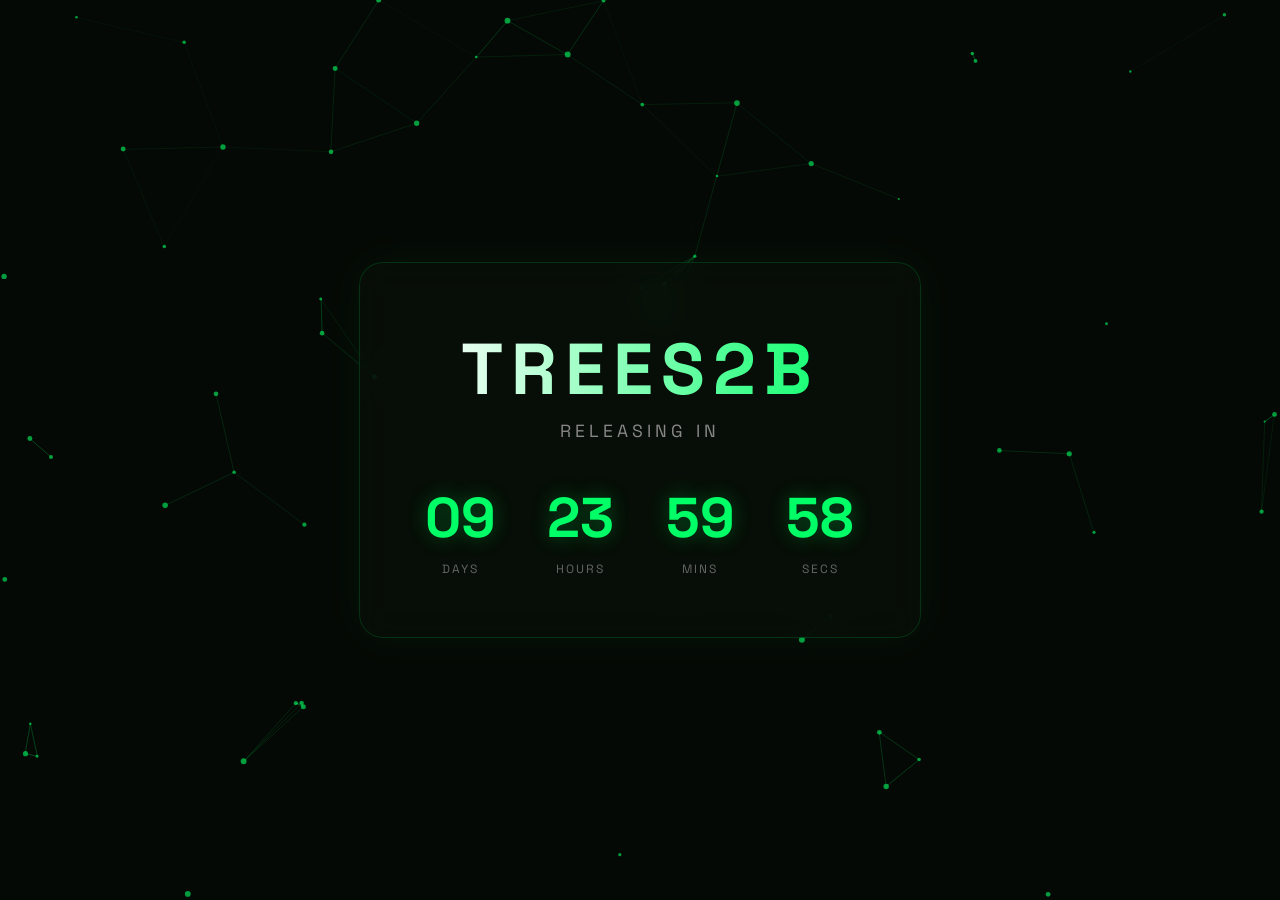
==== index.html @ f97d1257 "Create index.html" ====
<!DOCTYPE html>
<html lang="en">
<head>
    <meta charset="UTF-8">
    <meta name="viewport" content="width=device-width, initial-scale=1.0">
    <title>TREES2B | The Drop is Imminent</title>
    <link href="https://fonts.googleapis.com/css2?family=Space+Grotesk:wght@400;700&display=swap" rel="stylesheet">
    <style>
        * { margin: 0; padding: 0; box-sizing: border-box; }
        body, html { width: 100%; height: 100%; font-family: 'Space Grotesk', sans-serif; background-color: #050905; color: #fff; overflow: hidden; }
        
        /* The Interactive Canvas Background */
        canvas { position: absolute; top: 0; left: 0; z-index: 1; }
        
        /* The Main Content */
        .container { position: relative; z-index: 2; display: flex; flex-direction: column; align-items: center; justify-content: center; height: 100vh; text-align: center; padding: 20px; }
        
        /* The Frosted Glass Card */
        .glass-panel { 
            background: rgba(10, 20, 10, 0.4); 
            backdrop-filter: blur(16px); 
            -webkit-backdrop-filter: blur(16px); 
            border: 1px solid rgba(0, 255, 100, 0.15); 
            padding: 60px; 
            border-radius: 24px; 
            box-shadow: 0 0 40px rgba(0, 255, 100, 0.05); 
        }
        
        /* Typography */
        h1 { font-size: 4.5rem; text-transform: uppercase; letter-spacing: 8px; margin-bottom: 5px; background: linear-gradient(90deg, #ffffff, #00ff66); -webkit-background-clip: text; -webkit-text-fill-color: transparent; }
        p.subtitle { font-size: 1.1rem; color: #888; letter-spacing: 4px; margin-bottom: 40px; text-transform: uppercase; }
        
        /* Countdown Timer Grid */
        .countdown { display: flex; gap: 40px; justify-content: center; }
        .time-box { display: flex; flex-direction: column; align-items: center; width: 80px; }
        .time-box span { font-size: 3.5rem; font-weight: 700; color: #00ff66; text-shadow: 0 0 20px rgba(0, 255, 100, 0.3); }
        .time-box label { font-size: 0.75rem; color: #666; text-transform: uppercase; letter-spacing: 2px; margin-top: 8px; }
        
        /* Mobile Responsiveness */
        @media (max-width: 768px) { 
            h1 { font-size: 2.8rem; letter-spacing: 4px; } 
            .countdown { gap: 20px; } 
            .time-box span { font-size: 2.5rem; } 
            .glass-panel { padding: 40px 20px; width: 100%; max-width: 400px; } 
        }
    </style>
</head>
<body>
    <canvas id="network"></canvas>
    
    <div class="container">
        <div class="glass-panel">
            <h1>TREES2B</h1>
            <p class="subtitle">Releasing in</p>
            <div class="countdown">
                <div class="time-box"><span id="days">00</span><label>Days</label></div>
                <div class="time-box"><span id="hours">00</span><label>Hours</label></div>
                <div class="time-box"><span id="minutes">00</span><label>Mins</label></div>
                <div class="time-box"><span id="seconds">00</span><label>Secs</label></div>
            </div>
        </div>
    </div>

    <script>
        // --- COUNTDOWN LOGIC ---
        // Sets the timer to exactly 10 days from the moment the code runs
        const targetDate = new Date().getTime() + (10 * 24 * 60 * 60 * 1000);
        
        function updateTime() {
            const now = new Date().getTime();
            const diff = targetDate - now;

            if (diff <= 0) {
                document.querySelector('.countdown').innerHTML = "<span style='font-size: 2rem; color: #00ff66; letter-spacing: 4px;'>WE ARE LIVE</span>";
                return;
            }

            document.getElementById('days').innerText = Math.floor(diff / (1000 * 60 * 60 * 24)).toString().padStart(2, '0');
            document.getElementById('hours').innerText = Math.floor((diff % (1000 * 60 * 60 * 24)) / (1000 * 60 * 60)).toString().padStart(2, '0');
            document.getElementById('minutes').innerText = Math.floor((diff % (1000 * 60 * 60)) / (1000 * 60)).toString().padStart(2, '0');
            document.getElementById('seconds').innerText = Math.floor((diff % (1000 * 60)) / 1000).toString().padStart(2, '0');
        }
        setInterval(updateTime, 1000);
        updateTime();

        // --- PARTICLE BACKGROUND ANIMATION ---
        const canvas = document.getElementById('network');
        const ctx = canvas.getContext('2d');
        let particles = [];

        function resize() { 
            canvas.width = window.innerWidth; 
            canvas.height = window.innerHeight; 
        }
        window.addEventListener('resize', resize);
        resize();

        class Particle {
            constructor() {
                this.x = Math.random() * canvas.width;
                this.y = Math.random() * canvas.height;
                this.vx = (Math.random() - 0.5) * 0.8; // Speed
                this.vy = (Math.random() - 0.5) * 0.8;
                this.radius = Math.random() * 2 + 1; // Size
            }
            update() {
                this.x += this.vx; this.y += this.vy;
                // Bounce off edges
                if (this.x < 0 || this.x > canvas.width) this.vx *= -1;
                if (this.y < 0 || this.y > canvas.height) this.vy *= -1;
            }
            draw() {
                ctx.beginPath(); 
                ctx.arc(this.x, this.y, this.radius, 0, Math.PI * 2);
                ctx.fillStyle = 'rgba(0, 255, 100, 0.6)'; 
                ctx.fill();
            }
        }

        // Create 70 particles
        for (let i = 0; i < 70; i++) particles.push(new Particle());

        function animate() {
            ctx.clearRect(0, 0, canvas.width, canvas.height);
            for (let i = 0; i < particles.length; i++) {
                particles[i].update(); 
                particles[i].draw();
                
                // Draw connecting lines if close enough
                for (let j = i; j < particles.length; j++) {
                    const dx = particles[i].x - particles[j].x;
                    const dy = particles[i].y - particles[j].y;
                    const dist = Math.sqrt(dx * dx + dy * dy);
                    
                    if (dist < 130) {
                        ctx.beginPath(); 
                        ctx.moveTo(particles[i].x, particles[i].y); 
                        ctx.lineTo(particles[j].x, particles[j].y);
                        // Make line fade out the further away they are
                        ctx.strokeStyle = `rgba(0, 255, 100, ${0.3 - (dist/130)*0.3})`; 
                        ctx.lineWidth = 1; 
                        ctx.stroke();
                    }
                }
            }
            requestAnimationFrame(animate);
        }
        animate();
    </script>
</body>
</html>
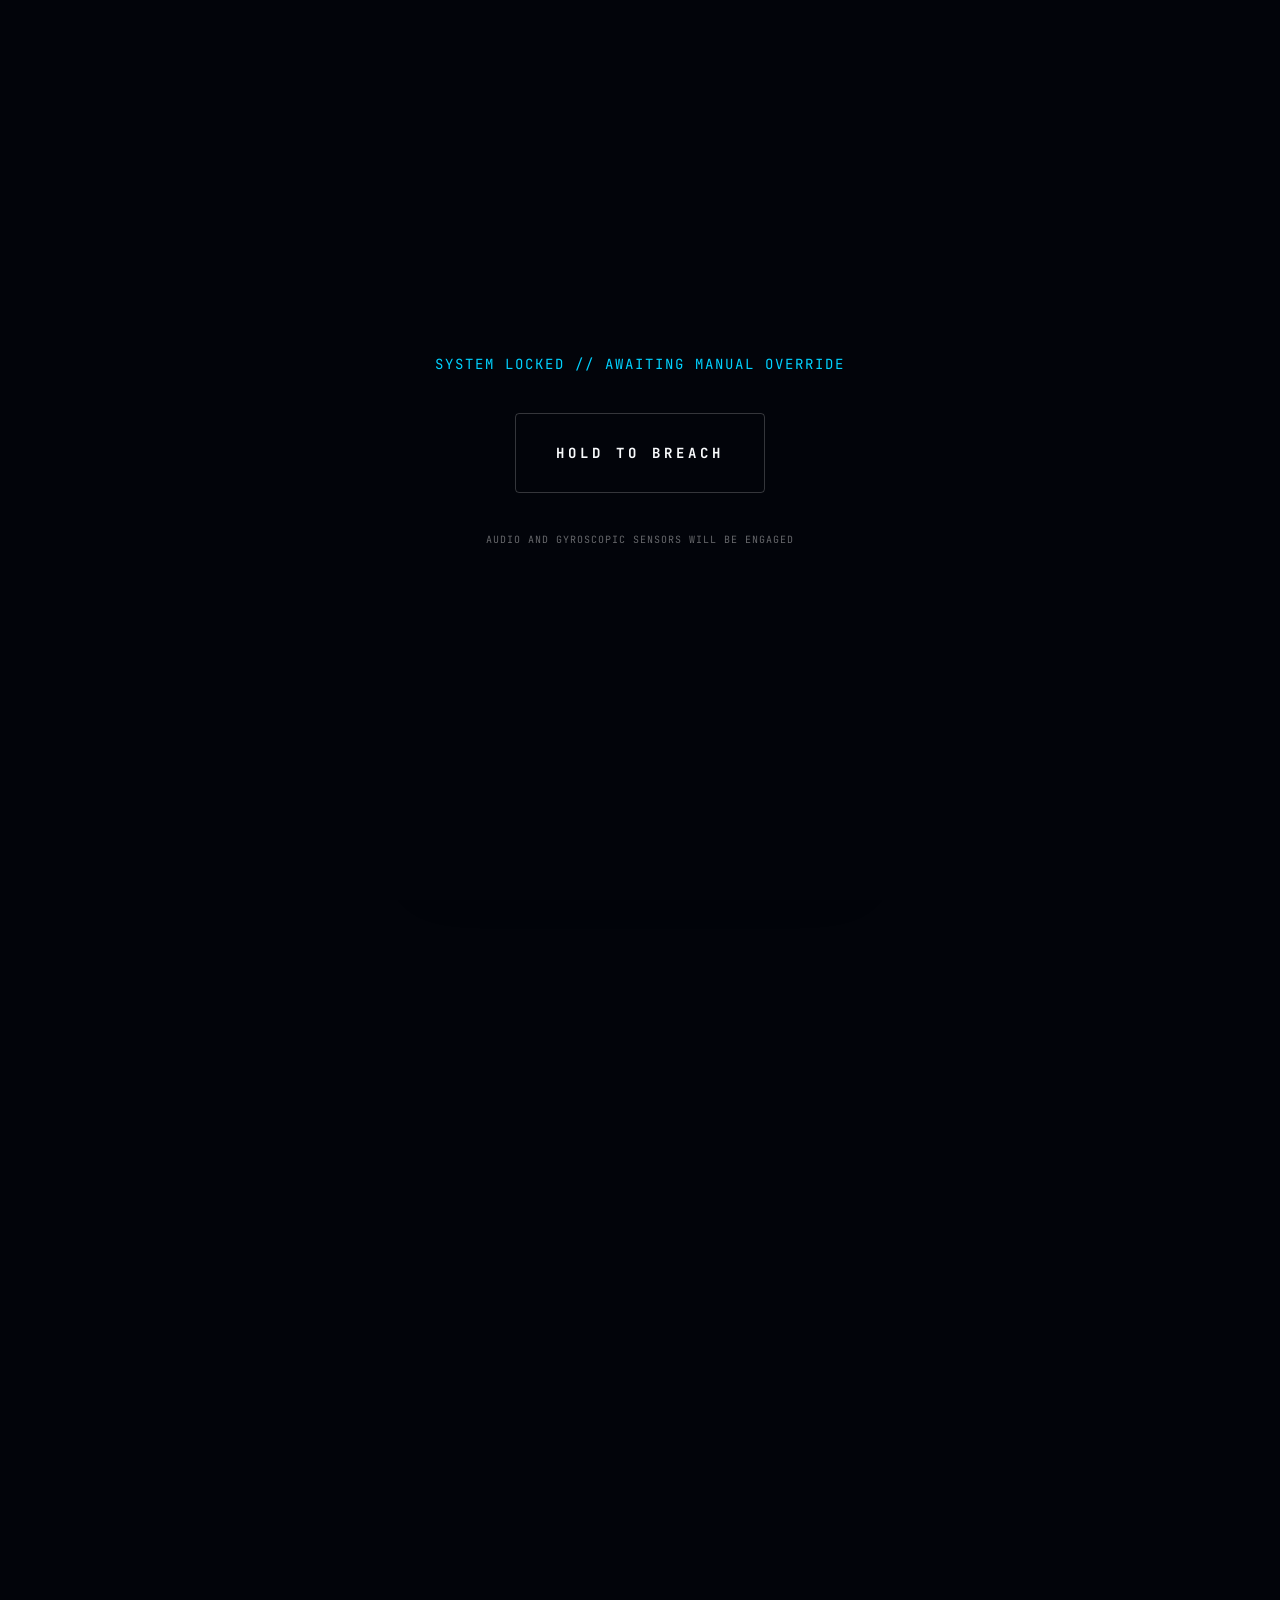
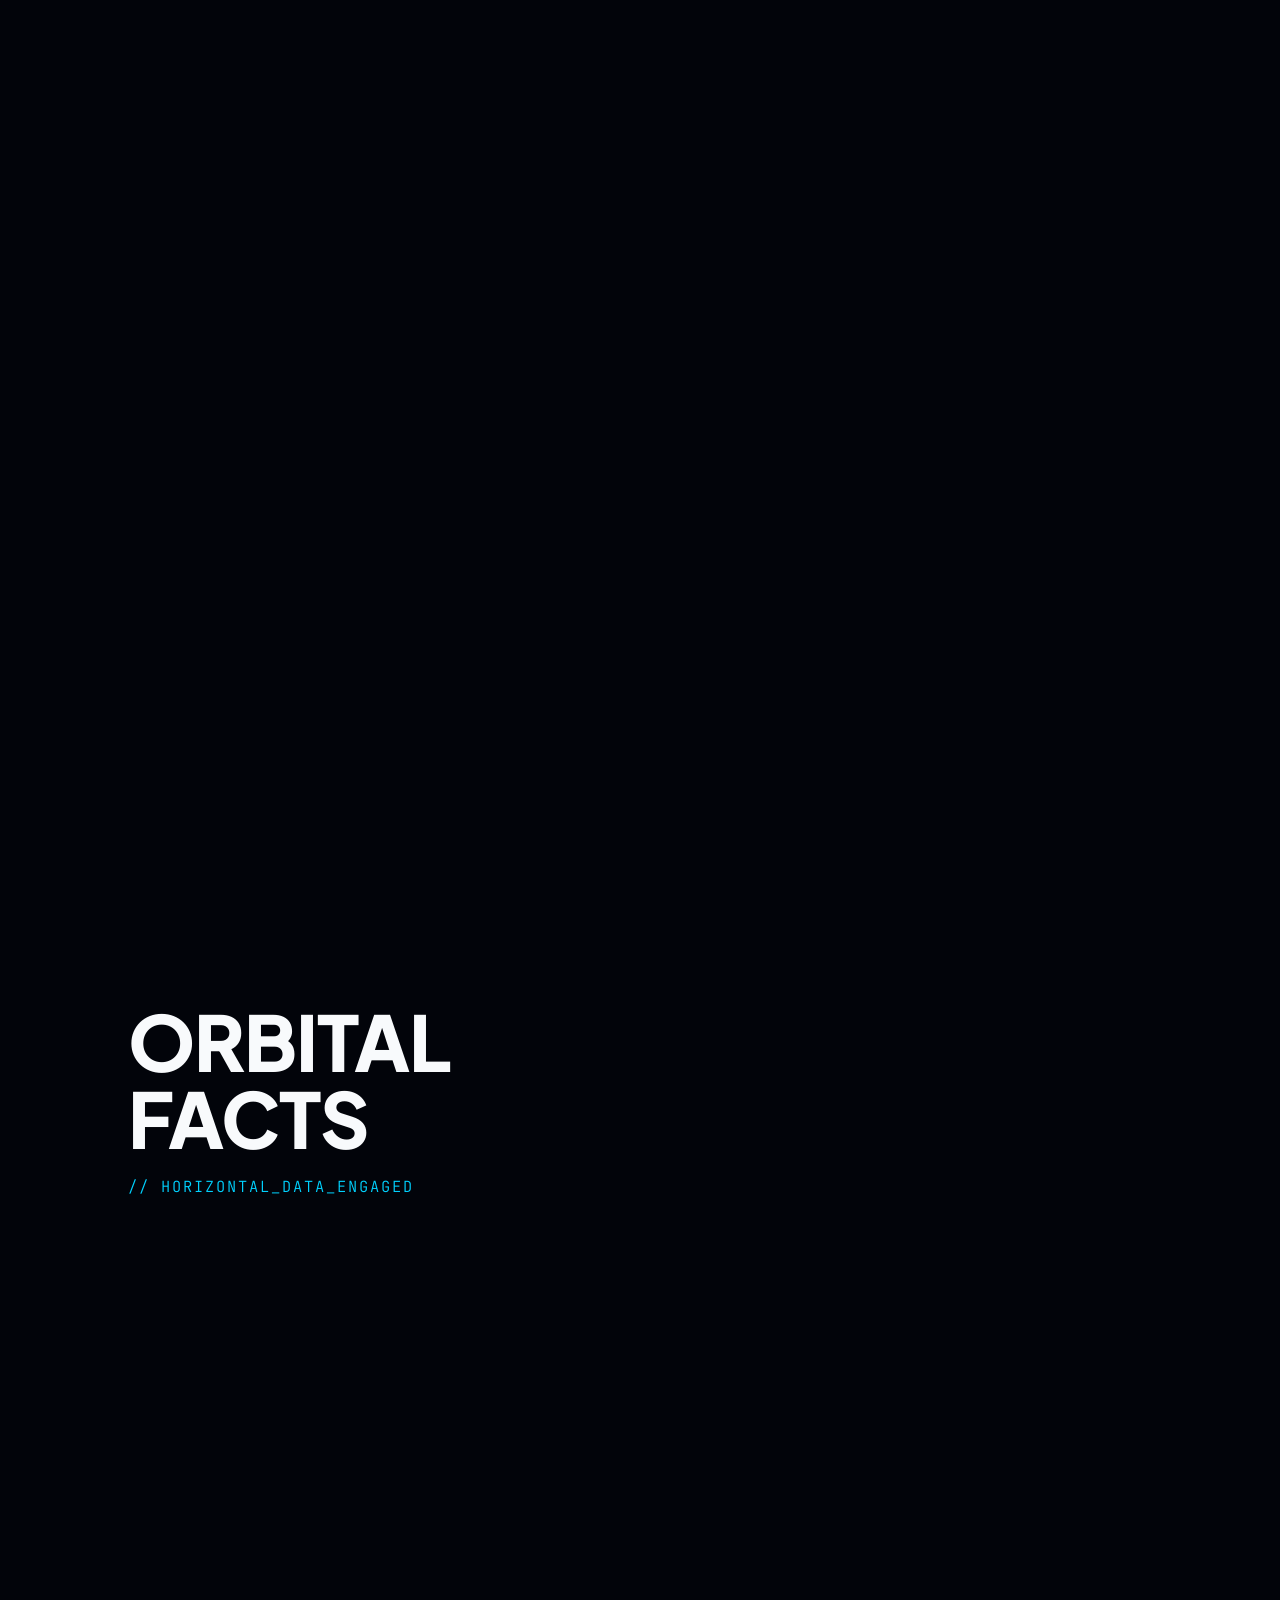
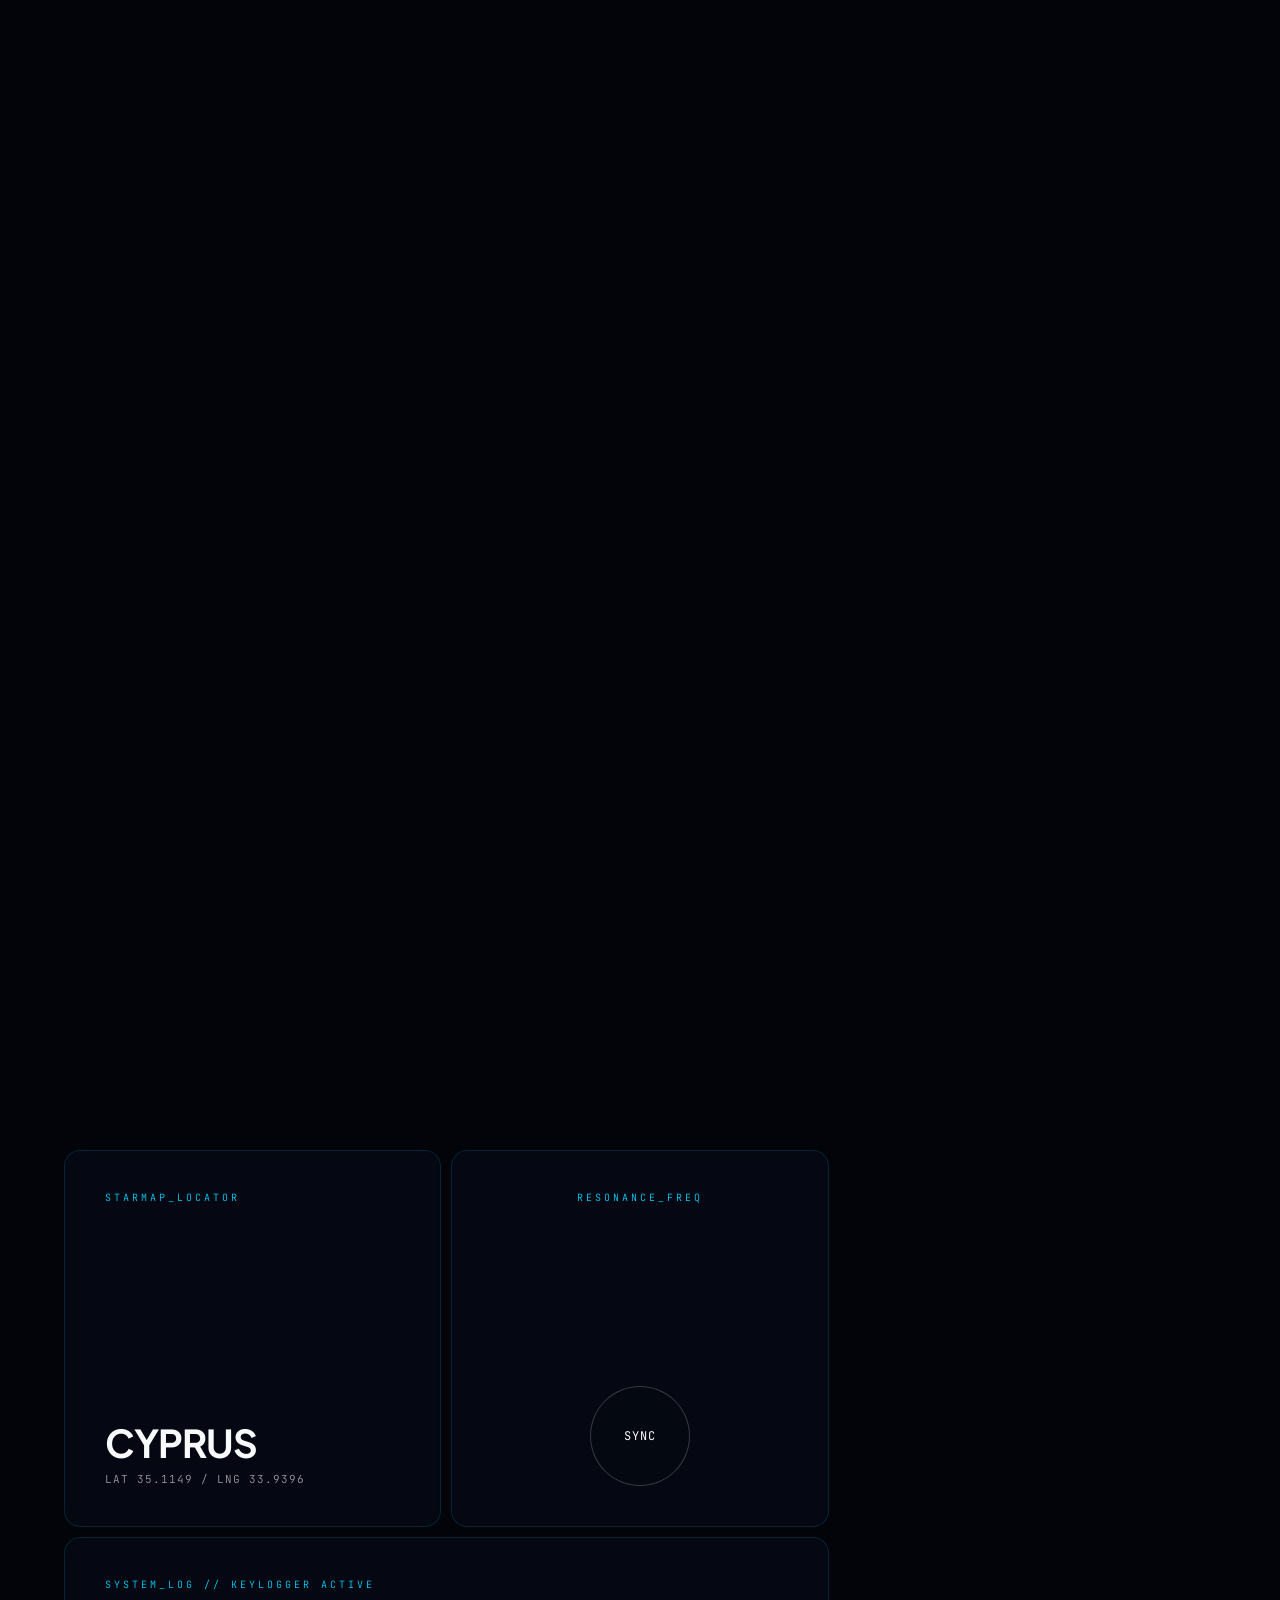
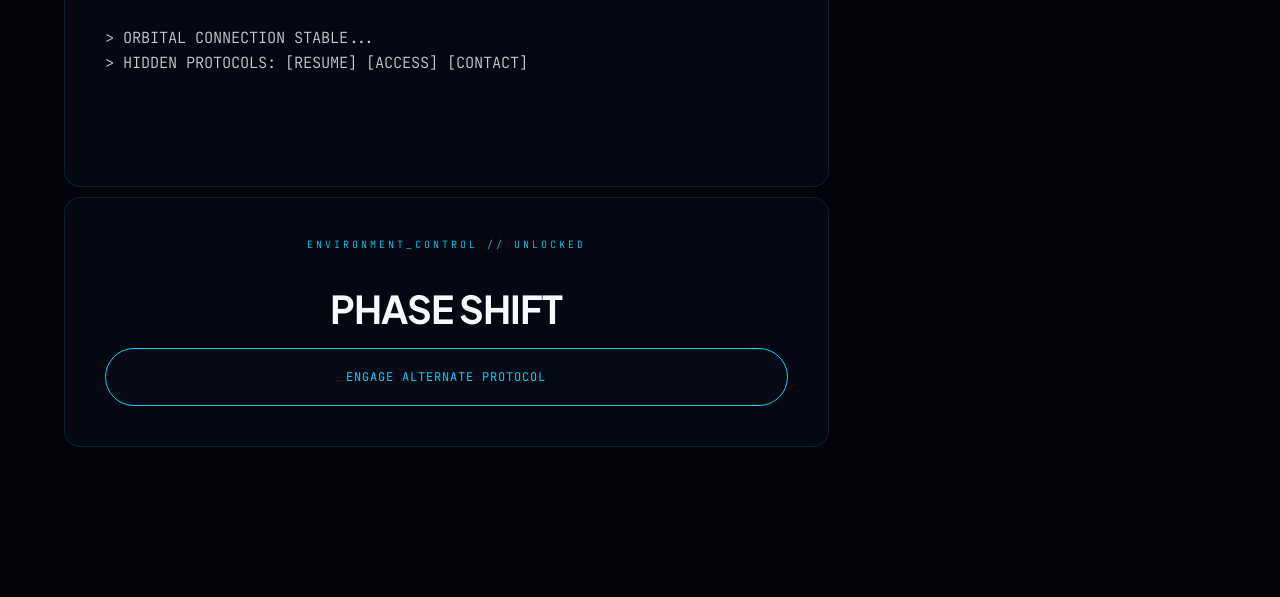
==== commit 92a71b85: "Add files via upload" ====
--- a/index.html
+++ b/index.html
@@ -1,151 +1,157 @@
-<!DOCTYPE html>
-<html lang="en">
-<head>
-    <meta charset="UTF-8">
-    <meta name="viewport" content="width=device-width, initial-scale=1.0">
-    <title>TREES2B | The Drop is Imminent</title>
-    <link href="https://fonts.googleapis.com/css2?family=Space+Grotesk:wght@400;700&display=swap" rel="stylesheet">
-    <style>
-        * { margin: 0; padding: 0; box-sizing: border-box; }
-        body, html { width: 100%; height: 100%; font-family: 'Space Grotesk', sans-serif; background-color: #050905; color: #fff; overflow: hidden; }
-        
-        /* The Interactive Canvas Background */
-        canvas { position: absolute; top: 0; left: 0; z-index: 1; }
-        
-        /* The Main Content */
-        .container { position: relative; z-index: 2; display: flex; flex-direction: column; align-items: center; justify-content: center; height: 100vh; text-align: center; padding: 20px; }
-        
-        /* The Frosted Glass Card */
-        .glass-panel { 
-            background: rgba(10, 20, 10, 0.4); 
-            backdrop-filter: blur(16px); 
-            -webkit-backdrop-filter: blur(16px); 
-            border: 1px solid rgba(0, 255, 100, 0.15); 
-            padding: 60px; 
-            border-radius: 24px; 
-            box-shadow: 0 0 40px rgba(0, 255, 100, 0.05); 
-        }
-        
-        /* Typography */
-        h1 { font-size: 4.5rem; text-transform: uppercase; letter-spacing: 8px; margin-bottom: 5px; background: linear-gradient(90deg, #ffffff, #00ff66); -webkit-background-clip: text; -webkit-text-fill-color: transparent; }
-        p.subtitle { font-size: 1.1rem; color: #888; letter-spacing: 4px; margin-bottom: 40px; text-transform: uppercase; }
-        
-        /* Countdown Timer Grid */
-        .countdown { display: flex; gap: 40px; justify-content: center; }
-        .time-box { display: flex; flex-direction: column; align-items: center; width: 80px; }
-        .time-box span { font-size: 3.5rem; font-weight: 700; color: #00ff66; text-shadow: 0 0 20px rgba(0, 255, 100, 0.3); }
-        .time-box label { font-size: 0.75rem; color: #666; text-transform: uppercase; letter-spacing: 2px; margin-top: 8px; }
-        
-        /* Mobile Responsiveness */
-        @media (max-width: 768px) { 
-            h1 { font-size: 2.8rem; letter-spacing: 4px; } 
-            .countdown { gap: 20px; } 
-            .time-box span { font-size: 2.5rem; } 
-            .glass-panel { padding: 40px 20px; width: 100%; max-width: 400px; } 
-        }
-    </style>
-</head>
-<body>
-    <canvas id="network"></canvas>
-    
-    <div class="container">
-        <div class="glass-panel">
-            <h1>TREES2B</h1>
-            <p class="subtitle">Releasing in</p>
-            <div class="countdown">
-                <div class="time-box"><span id="days">00</span><label>Days</label></div>
-                <div class="time-box"><span id="hours">00</span><label>Hours</label></div>
-                <div class="time-box"><span id="minutes">00</span><label>Mins</label></div>
-                <div class="time-box"><span id="seconds">00</span><label>Secs</label></div>
-            </div>
-        </div>
-    </div>
-
-    <script>
-        // --- COUNTDOWN LOGIC ---
-        // Sets the timer to exactly 10 days from the moment the code runs
-        const targetDate = new Date().getTime() + (10 * 24 * 60 * 60 * 1000);
-        
-        function updateTime() {
-            const now = new Date().getTime();
-            const diff = targetDate - now;
-
-            if (diff <= 0) {
-                document.querySelector('.countdown').innerHTML = "<span style='font-size: 2rem; color: #00ff66; letter-spacing: 4px;'>WE ARE LIVE</span>";
-                return;
-            }
-
-            document.getElementById('days').innerText = Math.floor(diff / (1000 * 60 * 60 * 24)).toString().padStart(2, '0');
-            document.getElementById('hours').innerText = Math.floor((diff % (1000 * 60 * 60 * 24)) / (1000 * 60 * 60)).toString().padStart(2, '0');
-            document.getElementById('minutes').innerText = Math.floor((diff % (1000 * 60 * 60)) / (1000 * 60)).toString().padStart(2, '0');
-            document.getElementById('seconds').innerText = Math.floor((diff % (1000 * 60)) / 1000).toString().padStart(2, '0');
-        }
-        setInterval(updateTime, 1000);
-        updateTime();
-
-        // --- PARTICLE BACKGROUND ANIMATION ---
-        const canvas = document.getElementById('network');
-        const ctx = canvas.getContext('2d');
-        let particles = [];
-
-        function resize() { 
-            canvas.width = window.innerWidth; 
-            canvas.height = window.innerHeight; 
-        }
-        window.addEventListener('resize', resize);
-        resize();
-
-        class Particle {
-            constructor() {
-                this.x = Math.random() * canvas.width;
-                this.y = Math.random() * canvas.height;
-                this.vx = (Math.random() - 0.5) * 0.8; // Speed
-                this.vy = (Math.random() - 0.5) * 0.8;
-                this.radius = Math.random() * 2 + 1; // Size
-            }
-            update() {
-                this.x += this.vx; this.y += this.vy;
-                // Bounce off edges
-                if (this.x < 0 || this.x > canvas.width) this.vx *= -1;
-                if (this.y < 0 || this.y > canvas.height) this.vy *= -1;
-            }
-            draw() {
-                ctx.beginPath(); 
-                ctx.arc(this.x, this.y, this.radius, 0, Math.PI * 2);
-                ctx.fillStyle = 'rgba(0, 255, 100, 0.6)'; 
-                ctx.fill();
-            }
-        }
-
-        // Create 70 particles
-        for (let i = 0; i < 70; i++) particles.push(new Particle());
-
-        function animate() {
-            ctx.clearRect(0, 0, canvas.width, canvas.height);
-            for (let i = 0; i < particles.length; i++) {
-                particles[i].update(); 
-                particles[i].draw();
-                
-                // Draw connecting lines if close enough
-                for (let j = i; j < particles.length; j++) {
-                    const dx = particles[i].x - particles[j].x;
-                    const dy = particles[i].y - particles[j].y;
-                    const dist = Math.sqrt(dx * dx + dy * dy);
-                    
-                    if (dist < 130) {
-                        ctx.beginPath(); 
-                        ctx.moveTo(particles[i].x, particles[i].y); 
-                        ctx.lineTo(particles[j].x, particles[j].y);
-                        // Make line fade out the further away they are
-                        ctx.strokeStyle = `rgba(0, 255, 100, ${0.3 - (dist/130)*0.3})`; 
-                        ctx.lineWidth = 1; 
-                        ctx.stroke();
-                    }
-                }
-            }
-            requestAnimationFrame(animate);
-        }
-        animate();
-    </script>
-</body>
-</html>
+<!DOCTYPE html>
+<html lang="en">
+<head>
+    <meta charset="UTF-8">
+    <meta name="viewport" content="width=device-width, initial-scale=1.0">
+    <title>Trees2b | Orbital System</title>
+    
+    <link href="https://fonts.googleapis.com/css2?family=Plus+Jakarta+Sans:wght@300;400;700;800&family=JetBrains+Mono:wght@300;400;700&display=swap" rel="stylesheet">
+    <script src="https://unpkg.com/lenis@1.1.13/dist/lenis.min.js"></script> 
+    <script src="https://cdnjs.cloudflare.com/ajax/libs/gsap/3.12.2/gsap.min.js"></script>
+    <script src="https://cdnjs.cloudflare.com/ajax/libs/gsap/3.12.2/ScrollTrigger.min.js"></script>
+    
+    <link rel="stylesheet" href="style.css">
+</head>
+<body>
+
+    <div id="boot-screen">
+        <div class="boot-ui">
+            <div class="boot-status blink">SYSTEM LOCKED // AWAITING MANUAL OVERRIDE</div>
+            <div class="breach-btn" id="breach-trigger">
+                <div class="breach-text">HOLD TO BREACH</div>
+                <div class="breach-progress" id="breach-fill"></div>
+            </div>
+            <div class="boot-warning">AUDIO AND GYROSCOPIC SENSORS WILL BE ENGAGED</div>
+        </div>
+    </div>
+
+    <div id="flash-overlay"></div>
+
+    <canvas id="cosmos-canvas"></canvas>
+
+    <div id="target-cursor"></div>
+    <div id="target-dot"></div>
+
+    <audio id="player" loop crossorigin="anonymous">
+        <source src="https://www.soundhelix.com/examples/mp3/SoundHelix-Song-1.mp3" type="audio/mpeg">
+    </audio>
+
+    <div class="floating-dock">
+        <a href="#hero-trigger" class="dock-item magnetic" data-strength="40">CORE</a>
+        <div class="dock-separator"></div>
+        <a href="#film-trigger" class="dock-item magnetic" data-strength="40">FACTS</a>
+        <div class="dock-separator"></div>
+        <a href="#dash-trigger" class="dock-item magnetic" data-strength="40">TELEMETRY</a>
+    </div>
+
+    <div class="sys-overlay">
+        <div class="brand">TREES2B <span>[SYS_ONLINE]</span></div>
+        <div class="clock" id="live-clock">00:00:00</div>
+    </div>
+
+    <section class="hero-section" id="hero-trigger">
+        <div class="hero-sticky">
+            <h1 class="zoom-name" id="zoom-target">TREES2B</h1>
+            <div class="hero-ui">
+                <p>INITIATE DESCENT SEQUENCE</p>
+                <div class="scroll-line"></div>
+            </div>
+        </div>
+    </section>
+
+    <section class="film-section" id="film-trigger">
+        <div class="film-sticky">
+            <div class="film-track" id="film-track">
+                
+                <div class="film-frame title-frame">
+                    <h2>ORBITAL<br>FACTS</h2>
+                    <p>// HORIZONTAL_DATA_ENGAGED</p>
+                </div>
+
+                <div class="film-frame">
+                    <div class="video-card gravity-well">
+                        <div class="parallax-img">
+                            <img src="https://images.unsplash.com/photo-1462331940025-496dfbfc7564?auto=format&w=1200" alt="Deep Space Phenomenon">
+                        </div>
+                        <div class="frame-ui">
+                            <div class="fact-block">
+                                <h3>OUMUAMUA</h3>
+                                <p class="fact-text">The first known interstellar object detected passing through the Solar System. Its extreme elongation suggests it may be a fractured shard of a destroyed planet.</p>
+                            </div>
+                            <span class="tag">SECTOR // 01</span>
+                        </div>
+                    </div>
+                </div>
+
+                <div class="film-frame">
+                    <div class="video-card gravity-well">
+                        <div class="parallax-img">
+                            <img src="https://images.unsplash.com/photo-1464802686167-b939a6910659?auto=format&w=1200" alt="Cosmic Void">
+                        </div>
+                        <div class="frame-ui">
+                            <div class="fact-block">
+                                <h3>THE BOÖTES VOID</h3>
+                                <p class="fact-text">A spherical region of space 330 million light-years in diameter that contains almost zero galaxies. If the Milky Way were in its center, we wouldn't have known other galaxies existed until the 1960s.</p>
+                            </div>
+                            <span class="tag">SECTOR // 02</span>
+                        </div>
+                    </div>
+                </div>
+
+                <div class="film-frame">
+                    <div class="video-card gravity-well">
+                        <div class="parallax-img">
+                            <img src="https://images.unsplash.com/photo-1451187580459-43490279c0fa?auto=format&w=1200" alt="Orbital View">
+                        </div>
+                        <div class="frame-ui">
+                            <div class="fact-block">
+                                <h3>NEUTRON DECAY</h3>
+                                <p class="fact-text">The core of a neutron star is so dense that a single teaspoon of its material would weigh 6 billion tons on Earth. The gravity bends light so severely you can see the back of the star from the front.</p>
+                            </div>
+                            <span class="tag">SECTOR // 03</span>
+                        </div>
+                    </div>
+                </div>
+
+            </div>
+        </div>
+    </section>
+
+    <section class="dashboard-section" id="dash-trigger">
+        <div class="dash-grid">
+            
+            <div class="dash-module module-map tilt-card">
+                <div class="module-header">STARMAP_LOCATOR</div>
+                <h2 class="impact-title">CYPRUS</h2>
+                <div class="coord-display">LAT 35.1149 / LNG 33.9396</div>
+                <div class="radar-wrapper"><canvas id="radar-canvas"></canvas></div>
+            </div>
+
+            <div class="dash-module module-audio tilt-card">
+                <div class="module-header">RESONANCE_FREQ</div>
+                <div class="audio-visualizer"><canvas id="visualizer-canvas"></canvas></div>
+                <div class="action-btn magnetic" id="audio-toggle" data-strength="50">SYNC</div>
+            </div>
+
+            <div class="dash-module module-terminal tilt-card wide-module">
+                <div class="module-header">SYSTEM_LOG // KEYLOGGER ACTIVE</div>
+                <div class="terminal-output" id="hacker-terminal">
+                    > ORBITAL CONNECTION STABLE...<br>
+                    > HIDDEN PROTOCOLS: [RESUME] [ACCESS] [CONTACT]
+                </div>
+            </div>
+
+            <div class="dash-module module-blog tilt-card wide-module">
+                <div class="module-header blink">ENVIRONMENT_CONTROL // UNLOCKED</div>
+                <h2 class="impact-title" style="margin-top: 10px; margin-bottom: 20px;">PHASE SHIFT</h2>
+                <button id="theme-toggle-btn" class="action-btn brutal-btn magnetic" data-strength="40" style="width: 100%;">
+                    ENGAGE ALTERNATE PROTOCOL
+                </button>
+            </div>
+
+        </div>
+    </section>
+
+    <script src="app.js"></script>
+</body>
+</html>
--- a/style.css
+++ b/style.css
@@ -0,0 +1,147 @@
+:root { 
+    --bg: #02040a; 
+    --text: #f8fafc; 
+    --accent: #00d2ff; 
+    --surface: rgba(10, 15, 30, 0.4);
+    --border: rgba(0, 210, 255, 0.15);
+    --transition: 0.5s cubic-bezier(0.16, 1, 0.3, 1);
+}
+
+body.alt-theme {
+    --bg: #0a0300; 
+    --text: #fff0e6;
+    --accent: #ff3300; 
+    --surface: rgba(30, 10, 5, 0.5);
+    --border: rgba(255, 51, 0, 0.2);
+}
+
+* { margin: 0; padding: 0; box-sizing: border-box; cursor: none !important; }
+body { background: var(--bg); color: var(--text); font-family: 'Plus Jakarta Sans', sans-serif; overflow-x: hidden; -webkit-font-smoothing: antialiased; transition: background var(--transition), color var(--transition); }
+body::-webkit-scrollbar { display: none; }
+
+/* Boot Sequence */
+#boot-screen {
+    position: fixed; inset: 0; background: var(--bg); z-index: 999999999;
+    display: flex; align-items: center; justify-content: center;
+    transition: opacity 0.8s, transform 1s cubic-bezier(0.8, 0, 0.2, 1);
+}
+.boot-ui { display: flex; flex-direction: column; align-items: center; gap: 40px; }
+.boot-status { font-family: 'JetBrains Mono'; color: var(--accent); font-size: 14px; letter-spacing: 2px; }
+.breach-btn {
+    width: 250px; height: 80px; border: 1px solid rgba(255,255,255,0.2);
+    display: flex; align-items: center; justify-content: center; position: relative;
+    overflow: hidden; border-radius: 4px; transition: border-color 0.3s;
+}
+.breach-text { position: relative; z-index: 2; font-family: 'JetBrains Mono'; font-weight: 700; font-size: 14px; letter-spacing: 4px; pointer-events: none; }
+.breach-progress { position: absolute; top: 0; left: 0; height: 100%; width: 0%; background: var(--text); z-index: 1; }
+.breach-btn:hover { border-color: var(--text); }
+.boot-warning { font-family: 'JetBrains Mono'; font-size: 10px; color: rgba(255,255,255,0.4); letter-spacing: 1px; }
+
+#flash-overlay {
+    position: fixed; inset: 0; background: var(--text); z-index: 99999999;
+    pointer-events: none; opacity: 0; mix-blend-mode: exclusion;
+}
+
+#cosmos-canvas { position: fixed; inset: 0; z-index: 1; pointer-events: none; }
+
+#target-cursor { 
+    position: fixed; width: 40px; height: 40px; border: 1px solid rgba(255,255,255,0.3); 
+    border-radius: 50%; top: 0; left: 0; transform: translate(-50%, -50%); z-index: 9999999; 
+    pointer-events: none; transition: width 0.3s, height 0.3s, border-color var(--transition); mix-blend-mode: screen;
+}
+#target-dot {
+    position: fixed; width: 4px; height: 4px; background: var(--accent); border-radius: 50%;
+    top: 0; left: 0; transform: translate(-50%, -50%); z-index: 9999999; pointer-events: none;
+    box-shadow: 0 0 10px var(--accent); transition: background var(--transition), box-shadow var(--transition);
+}
+#target-cursor.active { width: 60px; height: 60px; border-color: var(--accent); background: rgba(255, 255, 255, 0.05); }
+
+.sys-overlay {
+    position: fixed; top: 0; left: 0; width: 100%; padding: 30px 50px; z-index: 100;
+    display: flex; justify-content: space-between; pointer-events: none;
+}
+.brand { font-weight: 800; font-size: 16px; letter-spacing: 2px; display: flex; align-items: center; gap: 15px; }
+.brand span { font-family: 'JetBrains Mono'; color: var(--accent); font-size: 11px; letter-spacing: 1px; transition: color var(--transition); }
+.clock { font-family: 'JetBrains Mono'; font-weight: 300; font-size: 13px; color: var(--text); opacity: 0.5; }
+
+.floating-dock {
+    position: fixed; bottom: 40px; left: 50%; transform: translateX(-50%);
+    background: var(--surface); border: 1px solid var(--border);
+    border-radius: 50px; padding: 10px 20px; display: flex; align-items: center; gap: 20px;
+    backdrop-filter: blur(20px); z-index: 1000; box-shadow: 0 20px 40px rgba(0,0,0,0.5);
+    transition: background var(--transition), border-color var(--transition);
+}
+.dock-item {
+    color: var(--text); text-decoration: none; font-size: 12px; font-weight: 700;
+    letter-spacing: 2px; padding: 15px 20px; opacity: 0.7; transition: var(--transition);
+    display: inline-block; border-radius: 30px;
+}
+.dock-item:hover { opacity: 1; color: var(--accent); }
+.dock-separator { width: 1px; height: 20px; background: var(--border); transition: background var(--transition); }
+
+.hero-section { height: 250vh; position: relative; z-index: 10; }
+.hero-sticky { position: sticky; top: 0; height: 100vh; width: 100%; display: flex; align-items: center; justify-content: center; overflow: hidden; }
+.zoom-name { 
+    font-size: 16vw; font-weight: 800; letter-spacing: -0.02em; line-height: 0.8; 
+    text-transform: uppercase; white-space: nowrap; transform-origin: center center; z-index: 2;
+    -webkit-text-stroke: 1px rgba(255,255,255,0.2); color: transparent; transition: color var(--transition), text-shadow var(--transition);
+}
+.zoom-name:hover { color: var(--text); -webkit-text-stroke: 0px; text-shadow: 0 0 40px var(--accent); }
+
+.hero-ui { position: absolute; bottom: 120px; left: 50px; font-family: 'JetBrains Mono'; font-size: 11px; font-weight: 300; color: var(--text); opacity: 0.6; display: flex; flex-direction: column; gap: 15px; letter-spacing: 2px; }
+.scroll-line { width: 1px; height: 60px; background: rgba(255,255,255,0.1); position: relative; overflow: hidden; }
+.scroll-line::after { content: ''; position: absolute; top: -100%; left: 0; width: 100%; height: 100%; background: var(--accent); animation: drop 2s infinite; transition: background var(--transition); }
+@keyframes drop { 100% { top: 100%; } }
+
+.film-section { height: 400vh; position: relative; z-index: 15; }
+.film-sticky { position: sticky; top: 0; height: 100vh; width: 100vw; overflow: hidden; }
+.film-track { display: flex; height: 100vh; width: 400vw; will-change: transform; align-items: center;}
+
+.film-frame { width: 100vw; height: 75vh; display: flex; flex-direction: column; justify-content: center; flex-shrink: 0; padding: 0 10vw; }
+.title-frame h2 { font-size: 6vw; font-weight: 800; line-height: 1; text-transform: uppercase; margin-bottom: 20px; color: var(--text); letter-spacing: -1px; }
+.title-frame p { font-family: 'JetBrains Mono'; color: var(--accent); font-weight: 300; font-size: 1.2vw; letter-spacing: 2px; transition: color var(--transition); }
+
+.video-card { width: 100%; height: 100%; position: relative; overflow: hidden; border: 1px solid var(--border); background: var(--surface); border-radius: 12px; backdrop-filter: blur(10px); transition: border-color var(--transition), box-shadow var(--transition), transform 0.1s ease-out; }
+.parallax-img { width: 120%; height: 120%; position: absolute; top: -10%; left: -10%; will-change: transform; }
+.parallax-img img { width: 100%; height: 100%; object-fit: cover; filter: grayscale(1) opacity(0.5); transition: 0.8s cubic-bezier(0.16, 1, 0.3, 1); }
+.video-card:hover img { filter: grayscale(0.2) opacity(1); transform: scale(1.02); }
+
+.frame-ui { position: absolute; bottom: 0; left: 0; width: 100%; padding: 40px; display: flex; justify-content: space-between; align-items: flex-end; background: linear-gradient(transparent, var(--bg)); transform: translateY(20px); opacity: 0; transition: var(--transition); pointer-events: none;}
+.video-card:hover .frame-ui { transform: translateY(0); opacity: 1; }
+
+.fact-block { display: flex; flex-direction: column; gap: 10px; max-width: 60%; }
+.frame-ui h3 { font-size: 2vw; font-weight: 700; text-transform: uppercase; line-height: 1; letter-spacing: 1px; }
+.fact-text { font-family: 'JetBrains Mono'; font-size: 0.9vw; font-weight: 300; line-height: 1.5; color: var(--text); opacity: 0.7; }
+
+.tag { font-family: 'JetBrains Mono'; font-weight: 400; border: 1px solid var(--accent); padding: 8px 16px; color: var(--accent); font-size: 12px; border-radius: 50px; backdrop-filter: blur(4px); transition: border-color var(--transition), color var(--transition); }
+
+.dashboard-section { min-height: 100vh; position: relative; z-index: 20; display: flex; align-items: center; justify-content: center; padding: 100px 5vw; padding-bottom: 150px; }
+.dash-grid { display: grid; grid-template-columns: repeat(3, 1fr); gap: 10px; width: 100%; max-width: 1400px; }
+.dash-module { background: var(--surface); border: 1px solid var(--border); border-radius: 16px; padding: 40px; display: flex; flex-direction: column; position: relative; overflow: hidden; aspect-ratio: 1; backdrop-filter: blur(10px); transition: border-color var(--transition), background var(--transition); }
+.dash-module:hover { border-color: var(--accent); }
+.wide-module { grid-column: span 2; aspect-ratio: auto; min-height: 250px;}
+
+.module-header { font-family: 'JetBrains Mono'; font-size: 10px; font-weight: 300; color: var(--accent); margin-bottom: auto; letter-spacing: 3px; transition: color var(--transition); }
+.tilt-card { transform-style: preserve-3d; perspective: 1000px; }
+
+.module-map { align-items: flex-start; }
+.impact-title { font-size: 3vw; font-weight: 700; line-height: 1; position: relative; z-index: 2; letter-spacing: -1px; }
+.coord-display { font-family: 'JetBrains Mono'; font-size: 11px; color: var(--text); opacity: 0.6; position: relative; z-index: 2; margin-top: 10px; font-weight: 300; letter-spacing: 1px; }
+.radar-wrapper { position: absolute; top: -10%; right: -20%; width: 120%; height: 120%; opacity: 0.4; pointer-events: none; }
+#radar-canvas { width: 100%; height: 100%; }
+
+.module-audio { align-items: center; justify-content: center; }
+.audio-visualizer { position: absolute; inset: 0; width: 100%; height: 100%; opacity: 0.6; pointer-events: none; }
+#visualizer-canvas { width: 100%; height: 100%; }
+
+.module-terminal { justify-content: space-between; align-items: flex-start; }
+.terminal-output { font-family: 'JetBrains Mono'; font-size: 1.2vw; font-weight: 300; color: var(--text); width: 100%; word-break: break-all; line-height: 1.6; height: 120px; overflow-y: hidden; opacity: 0.8; margin-top: 20px;}
+
+.module-blog { justify-content: center; align-items: center; text-align: center; background: var(--surface); }
+
+.action-btn { display: inline-flex; align-items: center; justify-content: center; width: 100px; height: 100px; border-radius: 50%; border: 1px solid rgba(255,255,255,0.2); font-family: 'JetBrains Mono'; font-weight: 400; font-size: 12px; transition: var(--transition); position: relative; z-index: 10; color: var(--text); text-decoration: none; background: rgba(0,0,0,0.2); backdrop-filter: blur(5px); letter-spacing: 1px; }
+.action-btn:hover { background: var(--text); color: var(--bg); transform: scale(1.05); border-color: var(--text); }
+.brutal-btn { width: auto; height: auto; border-radius: 50px; padding: 20px 40px; background: transparent; border-color: var(--accent); color: var(--accent); font-size: 12px; }
+.brutal-btn:hover { background: var(--accent); color: var(--bg); box-shadow: 0 0 30px var(--accent); }
+.blink { animation: blinker 1s linear infinite; }
+@keyframes blinker { 50% { opacity: 0; } }
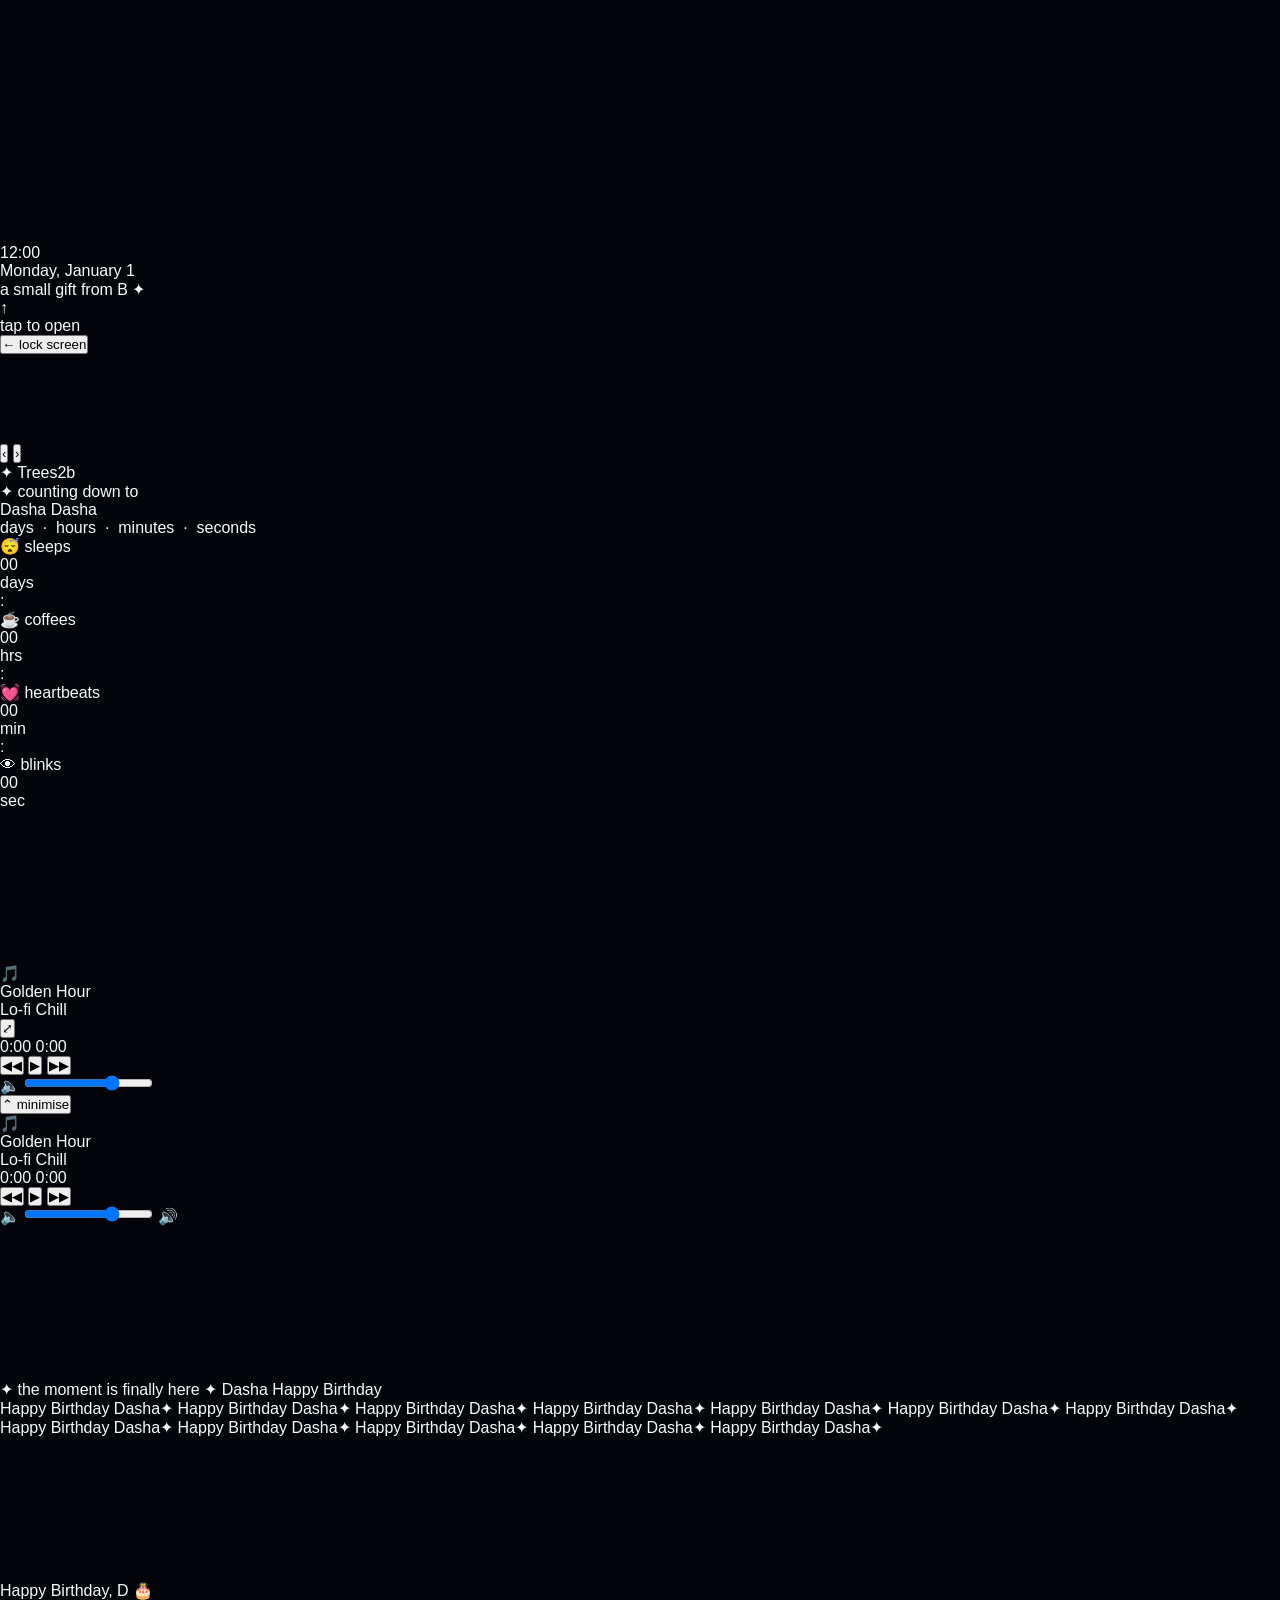
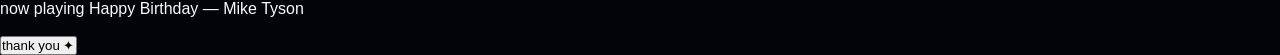
==== commit 1ae6886c: "Add files via upload" ====
--- a/index.html
+++ b/index.html
@@ -1,157 +1,270 @@
-<!DOCTYPE html>
-<html lang="en">
-<head>
-    <meta charset="UTF-8">
-    <meta name="viewport" content="width=device-width, initial-scale=1.0">
-    <title>Trees2b | Orbital System</title>
-    
-    <link href="https://fonts.googleapis.com/css2?family=Plus+Jakarta+Sans:wght@300;400;700;800&family=JetBrains+Mono:wght@300;400;700&display=swap" rel="stylesheet">
-    <script src="https://unpkg.com/lenis@1.1.13/dist/lenis.min.js"></script> 
-    <script src="https://cdnjs.cloudflare.com/ajax/libs/gsap/3.12.2/gsap.min.js"></script>
-    <script src="https://cdnjs.cloudflare.com/ajax/libs/gsap/3.12.2/ScrollTrigger.min.js"></script>
-    
-    <link rel="stylesheet" href="style.css">
-</head>
-<body>
-
-    <div id="boot-screen">
-        <div class="boot-ui">
-            <div class="boot-status blink">SYSTEM LOCKED // AWAITING MANUAL OVERRIDE</div>
-            <div class="breach-btn" id="breach-trigger">
-                <div class="breach-text">HOLD TO BREACH</div>
-                <div class="breach-progress" id="breach-fill"></div>
-            </div>
-            <div class="boot-warning">AUDIO AND GYROSCOPIC SENSORS WILL BE ENGAGED</div>
-        </div>
-    </div>
-
-    <div id="flash-overlay"></div>
-
-    <canvas id="cosmos-canvas"></canvas>
-
-    <div id="target-cursor"></div>
-    <div id="target-dot"></div>
-
-    <audio id="player" loop crossorigin="anonymous">
-        <source src="https://www.soundhelix.com/examples/mp3/SoundHelix-Song-1.mp3" type="audio/mpeg">
-    </audio>
-
-    <div class="floating-dock">
-        <a href="#hero-trigger" class="dock-item magnetic" data-strength="40">CORE</a>
-        <div class="dock-separator"></div>
-        <a href="#film-trigger" class="dock-item magnetic" data-strength="40">FACTS</a>
-        <div class="dock-separator"></div>
-        <a href="#dash-trigger" class="dock-item magnetic" data-strength="40">TELEMETRY</a>
-    </div>
-
-    <div class="sys-overlay">
-        <div class="brand">TREES2B <span>[SYS_ONLINE]</span></div>
-        <div class="clock" id="live-clock">00:00:00</div>
-    </div>
-
-    <section class="hero-section" id="hero-trigger">
-        <div class="hero-sticky">
-            <h1 class="zoom-name" id="zoom-target">TREES2B</h1>
-            <div class="hero-ui">
-                <p>INITIATE DESCENT SEQUENCE</p>
-                <div class="scroll-line"></div>
-            </div>
-        </div>
-    </section>
-
-    <section class="film-section" id="film-trigger">
-        <div class="film-sticky">
-            <div class="film-track" id="film-track">
-                
-                <div class="film-frame title-frame">
-                    <h2>ORBITAL<br>FACTS</h2>
-                    <p>// HORIZONTAL_DATA_ENGAGED</p>
-                </div>
-
-                <div class="film-frame">
-                    <div class="video-card gravity-well">
-                        <div class="parallax-img">
-                            <img src="https://images.unsplash.com/photo-1462331940025-496dfbfc7564?auto=format&w=1200" alt="Deep Space Phenomenon">
-                        </div>
-                        <div class="frame-ui">
-                            <div class="fact-block">
-                                <h3>OUMUAMUA</h3>
-                                <p class="fact-text">The first known interstellar object detected passing through the Solar System. Its extreme elongation suggests it may be a fractured shard of a destroyed planet.</p>
-                            </div>
-                            <span class="tag">SECTOR // 01</span>
-                        </div>
-                    </div>
-                </div>
-
-                <div class="film-frame">
-                    <div class="video-card gravity-well">
-                        <div class="parallax-img">
-                            <img src="https://images.unsplash.com/photo-1464802686167-b939a6910659?auto=format&w=1200" alt="Cosmic Void">
-                        </div>
-                        <div class="frame-ui">
-                            <div class="fact-block">
-                                <h3>THE BOÖTES VOID</h3>
-                                <p class="fact-text">A spherical region of space 330 million light-years in diameter that contains almost zero galaxies. If the Milky Way were in its center, we wouldn't have known other galaxies existed until the 1960s.</p>
-                            </div>
-                            <span class="tag">SECTOR // 02</span>
-                        </div>
-                    </div>
-                </div>
-
-                <div class="film-frame">
-                    <div class="video-card gravity-well">
-                        <div class="parallax-img">
-                            <img src="https://images.unsplash.com/photo-1451187580459-43490279c0fa?auto=format&w=1200" alt="Orbital View">
-                        </div>
-                        <div class="frame-ui">
-                            <div class="fact-block">
-                                <h3>NEUTRON DECAY</h3>
-                                <p class="fact-text">The core of a neutron star is so dense that a single teaspoon of its material would weigh 6 billion tons on Earth. The gravity bends light so severely you can see the back of the star from the front.</p>
-                            </div>
-                            <span class="tag">SECTOR // 03</span>
-                        </div>
-                    </div>
-                </div>
-
-            </div>
-        </div>
-    </section>
-
-    <section class="dashboard-section" id="dash-trigger">
-        <div class="dash-grid">
-            
-            <div class="dash-module module-map tilt-card">
-                <div class="module-header">STARMAP_LOCATOR</div>
-                <h2 class="impact-title">CYPRUS</h2>
-                <div class="coord-display">LAT 35.1149 / LNG 33.9396</div>
-                <div class="radar-wrapper"><canvas id="radar-canvas"></canvas></div>
-            </div>
-
-            <div class="dash-module module-audio tilt-card">
-                <div class="module-header">RESONANCE_FREQ</div>
-                <div class="audio-visualizer"><canvas id="visualizer-canvas"></canvas></div>
-                <div class="action-btn magnetic" id="audio-toggle" data-strength="50">SYNC</div>
-            </div>
-
-            <div class="dash-module module-terminal tilt-card wide-module">
-                <div class="module-header">SYSTEM_LOG // KEYLOGGER ACTIVE</div>
-                <div class="terminal-output" id="hacker-terminal">
-                    > ORBITAL CONNECTION STABLE...<br>
-                    > HIDDEN PROTOCOLS: [RESUME] [ACCESS] [CONTACT]
-                </div>
-            </div>
-
-            <div class="dash-module module-blog tilt-card wide-module">
-                <div class="module-header blink">ENVIRONMENT_CONTROL // UNLOCKED</div>
-                <h2 class="impact-title" style="margin-top: 10px; margin-bottom: 20px;">PHASE SHIFT</h2>
-                <button id="theme-toggle-btn" class="action-btn brutal-btn magnetic" data-strength="40" style="width: 100%;">
-                    ENGAGE ALTERNATE PROTOCOL
-                </button>
-            </div>
-
-        </div>
-    </section>
-
-    <script src="app.js"></script>
-</body>
-</html>+<!DOCTYPE html>
+<html lang="en">
+<head>
+  <meta charset="UTF-8" />
+  <meta name="viewport" content="width=device-width, initial-scale=1.0" />
+  <title>a small gift from B ✦</title>
+  <link rel="preconnect" href="https://fonts.googleapis.com" />
+  <link rel="preconnect" href="https://fonts.gstatic.com" crossorigin />
+  <link href="https://fonts.googleapis.com/css2?family=Cormorant+Garant:ital,wght@0,300;0,600;0,700;1,300;1,600;1,700&family=Syne:wght@400;500;700&display=swap" rel="stylesheet" />
+  <link rel="stylesheet" href="style.css" />
+</head>
+<body>
+
+  <!-- Custom cursor -->
+  <div id="cur"></div>
+  <div id="cur-ring"></div>
+
+  <!-- Aurora background canvas -->
+  <canvas id="aurora"></canvas>
+
+  <!-- Falling petals layer -->
+  <div id="petals"></div>
+
+  <!-- ═══════════════════════════════════════
+       LOCK SCREEN
+  ═══════════════════════════════════════ -->
+  <div id="lock">
+    <div id="lock-slides">
+      <div class="ls on"><img src="images/dasha2.jpg" alt="" loading="lazy" /></div>
+      <div class="ls"><img src="images/dasha1.png" alt="" loading="lazy" /></div>
+      <div class="ls"><img src="Images/dasha3.jpg" alt="" loading="lazy" /></div>
+      <div class="ls"><img src="https://picsum.photos/seed/dasha4/1800/1200" alt="" loading="lazy" /></div>
+      <div class="ls"><img src="Images2/dasha9.jpg" alt="" loading="lazy" /></div>
+    </div>
+
+    <div id="lock-ui">
+      <div class="lock-top">
+        <div class="lock-time" id="lock-time">12:00</div>
+        <div class="lock-date" id="lock-date">Monday, January 1</div>
+        <div class="lock-name" id="lock-name">a small gift from B ✦</div>
+      </div>
+
+      <div class="lock-dots" id="lock-dots"></div>
+
+      <div class="swipe-hint" id="swipe-hint">
+        <div class="swipe-line"></div>
+        <div class="swipe-arrow">↑</div>
+        <div class="swipe-text">tap to open</div>
+      </div>
+    </div>
+  </div>
+
+  <!-- Back to lock button (visible on main page) -->
+  <button id="back-btn">← lock screen</button>
+
+  <!-- ═══════════════════════════════════════
+       MAIN PAGE
+  ═══════════════════════════════════════ -->
+  <div id="main">
+
+    <!-- Top image slider -->
+    <div id="top-slider">
+      <div class="ts on"><img src="Images2/dasha1.jpg" alt="" loading="lazy" /></div>
+      <div class="ts"><img src="Images2/dasha2.jpg" alt="" loading="lazy" /></div>
+      <div class="ts"><img src="Images2/dasha3.jpg" alt="" loading="lazy" /></div>
+      <div class="ts"><img src="Images2/dasha4.jpg" alt="" loading="lazy" /></div>
+      <div class="ts"><img src="Images2/dasha5.jpg" alt="" loading="lazy" /></div>
+      <button class="ts-arrow" id="ts-prev" aria-label="Previous image">&#8249;</button>
+      <button class="ts-arrow" id="ts-next" aria-label="Next image">&#8250;</button>
+      <div id="ts-dots"></div>
+      <div class="ts-label">✦ Trees2b</div>
+    </div>
+
+    <div id="page-body">
+
+      <!-- Hero name -->
+      <div class="hero">
+        <p class="hero-eyebrow">✦ counting down to</p>
+        <div class="hero-name">
+          <span id="hero-name-text">Dasha</span>
+          <span class="hero-name-grad" id="hero-name-grad">Dasha</span>
+        </div>
+      </div>
+
+      <!-- Countdown + vertical photo strip -->
+      <div class="cd-section">
+
+        <!-- Countdown -->
+        <div class="cd-wrap">
+          <p class="cd-eyebrow">days &nbsp;·&nbsp; hours &nbsp;·&nbsp; minutes &nbsp;·&nbsp; seconds</p>
+          <div class="cd-row">
+
+            <div class="cd-block" id="cdb-d">
+              <div class="cd-tooltip" id="tip-d">😴 sleeps</div>
+              <div class="cd-num" id="cd-d">00</div>
+              <div class="cd-unit">days</div>
+            </div>
+
+            <div class="cd-sep">:</div>
+
+            <div class="cd-block" id="cdb-h">
+              <div class="cd-tooltip" id="tip-h">☕ coffees</div>
+              <div class="cd-num" id="cd-h">00</div>
+              <div class="cd-unit">hrs</div>
+            </div>
+
+            <div class="cd-sep">:</div>
+
+            <div class="cd-block" id="cdb-m">
+              <div class="cd-tooltip" id="tip-m">💓 heartbeats</div>
+              <div class="cd-num" id="cd-m">00</div>
+              <div class="cd-unit">min</div>
+            </div>
+
+            <div class="cd-sep">:</div>
+
+            <div class="cd-block" id="cdb-s">
+              <div class="cd-tooltip" id="tip-s">👁 blinks</div>
+              <div class="cd-num" id="cd-s">00</div>
+              <div class="cd-unit">sec</div>
+            </div>
+
+          </div>
+
+          <!-- Heartbeat EKG -->
+          <canvas id="heartbeat" class="heartbeat-canvas"></canvas>
+
+        </div>
+
+      </div>
+
+      <div class="divider"></div>
+
+    </div>
+  </div>
+
+  <!-- ═══════════════════════════════════════
+       GLASS MUSIC PLAYER (bottom-left)
+  ═══════════════════════════════════════ -->
+  <div id="player">
+    <div class="pl-track">
+      <div class="pl-art" id="pl-art">🎵</div>
+      <div class="pl-info">
+        <div class="pl-title"  id="pl-title">Golden Hour</div>
+        <div class="pl-artist" id="pl-artist">Lo-fi Chill</div>
+      </div>
+      <button class="pl-expand" id="btn-expand" aria-label="Full screen player">⤢</button>
+    </div>
+    <div class="pl-progress" id="pl-progress">
+      <div class="pl-bar" id="pl-bar"></div>
+    </div>
+    <div class="pl-times">
+      <span class="pl-time" id="pl-cur">0:00</span>
+      <span class="pl-time" id="pl-dur">0:00</span>
+    </div>
+    <div class="pl-controls">
+      <button class="pl-btn" id="btn-prev" aria-label="Previous">&#9664;&#9664;</button>
+      <button class="pl-btn play" id="btn-play" aria-label="Play/Pause">&#9654;</button>
+      <button class="pl-btn" id="btn-next" aria-label="Next">&#9654;&#9654;</button>
+    </div>
+    <div class="pl-vol">
+      <span class="pl-vol-icon">🔈</span>
+      <input class="pl-vol-slider" type="range" min="0" max="1" step="0.01" value="0.7" id="vol-slider" aria-label="Volume" />
+    </div>
+  </div>
+
+  <!-- ═══════════════════════════════════════
+       FULLSCREEN MUSIC PLAYER
+  ═══════════════════════════════════════ -->
+  <div id="player-fs" aria-label="Fullscreen music player">
+    <div class="fs-bg" id="fs-bg"></div>
+    <div class="fs-inner">
+      <button class="fs-shrink" id="btn-shrink" aria-label="Minimise player">⌃ minimise</button>
+
+      <div class="fs-disc" id="fs-disc">🎵</div>
+
+      <div class="fs-meta">
+        <div class="fs-title"  id="fs-title">Golden Hour</div>
+        <div class="fs-artist" id="fs-artist">Lo-fi Chill</div>
+      </div>
+
+      <div class="fs-progress-wrap">
+        <div class="fs-progress" id="fs-progress">
+          <div class="fs-bar" id="fs-bar"></div>
+        </div>
+        <div class="fs-times">
+          <span id="fs-cur">0:00</span>
+          <span id="fs-dur">0:00</span>
+        </div>
+      </div>
+
+      <div class="fs-controls">
+        <button class="fs-btn" id="fs-prev" aria-label="Previous">&#9664;&#9664;</button>
+        <button class="fs-btn fs-play" id="fs-play" aria-label="Play/Pause">&#9654;</button>
+        <button class="fs-btn" id="fs-next" aria-label="Next">&#9654;&#9654;</button>
+      </div>
+
+      <div class="fs-vol">
+        <span class="fs-vol-icon">🔈</span>
+        <input class="fs-vol-slider" type="range" min="0" max="1" step="0.01" value="0.7" id="fs-vol-slider" aria-label="Volume" />
+        <span class="fs-vol-icon">🔊</span>
+      </div>
+    </div>
+  </div>
+
+  <!-- Toast notification -->
+  <div id="toast" role="status" aria-live="polite"></div>
+
+  <!-- ═══════════════════════════════════════
+       BIRTHDAY CELEBRATION OVERLAY
+  ═══════════════════════════════════════ -->
+  <div id="celeb" role="dialog" aria-label="Birthday celebration">
+    <canvas id="celeb-cv"></canvas>
+    <div class="celeb-inner">
+      <span class="celeb-tag">✦ the moment is finally here ✦</span>
+      <span class="celeb-name" id="celeb-name">Dasha</span>
+      <span class="celeb-sub">Happy Birthday</span>
+
+      <!-- Happy Birthday Dasha ticker -->
+      <div class="orbit-belt">
+        <div class="orbit-track">
+          <span class="orbit-item">Happy Birthday Dasha</span><span class="orbit-sep">✦</span>
+          <span class="orbit-item">Happy Birthday Dasha</span><span class="orbit-sep">✦</span>
+          <span class="orbit-item">Happy Birthday Dasha</span><span class="orbit-sep">✦</span>
+          <span class="orbit-item">Happy Birthday Dasha</span><span class="orbit-sep">✦</span>
+          <span class="orbit-item">Happy Birthday Dasha</span><span class="orbit-sep">✦</span>
+          <span class="orbit-item">Happy Birthday Dasha</span><span class="orbit-sep">✦</span>
+          <!-- duplicate -->
+          <span class="orbit-item">Happy Birthday Dasha</span><span class="orbit-sep">✦</span>
+          <span class="orbit-item">Happy Birthday Dasha</span><span class="orbit-sep">✦</span>
+          <span class="orbit-item">Happy Birthday Dasha</span><span class="orbit-sep">✦</span>
+          <span class="orbit-item">Happy Birthday Dasha</span><span class="orbit-sep">✦</span>
+          <span class="orbit-item">Happy Birthday Dasha</span><span class="orbit-sep">✦</span>
+          <span class="orbit-item">Happy Birthday Dasha</span><span class="orbit-sep">✦</span>
+        </div>
+      </div>
+
+      <!-- Image slider -->
+      <div class="ad-strip-wrap">
+        <div class="ad-strip">
+          <div class="ad-track" id="celeb-ad-track">
+            <div class="ad-img"><img src="Images2/dasha1.jpg" alt="" loading="lazy"></div>
+            <div class="ad-img"><img src="Images2/dasha2.jpg" alt="" loading="lazy"></div>
+            <div class="ad-img"><img src="Images2/dasha3.jpg" alt="" loading="lazy"></div>
+            <div class="ad-img"><img src="Images2/dasha4.jpg" alt="" loading="lazy"></div>
+            <div class="ad-img"><img src="Images2/dasha1.jpg" alt="" loading="lazy"></div>
+            <div class="ad-img"><img src="Images2/dasha2.jpg" alt="" loading="lazy"></div>
+            <div class="ad-img"><img src="Images2/dasha3.jpg" alt="" loading="lazy"></div>
+            <div class="ad-img"><img src="Images2/dasha4.jpg" alt="" loading="lazy"></div>
+          </div>
+        </div>
+      </div>
+
+      <div class="celeb-hb-msg">Happy Birthday, D 🎂</div>
+
+      <div class="celeb-now-playing">
+        <div class="cnp-dot"></div>
+        <span class="cnp-text">now playing</span>
+        <span class="cnp-song">Happy Birthday — Mike Tyson</span>
+      </div>
+      <br />
+      <button class="celeb-close" id="btn-close-celeb">thank you ✦</button>
+    </div>
+  </div>
+
+  <!-- app.js — YouTube iframe is injected dynamically at celebration time -->
+  <script src="app.js"></script>
+
+</body>
+</html>
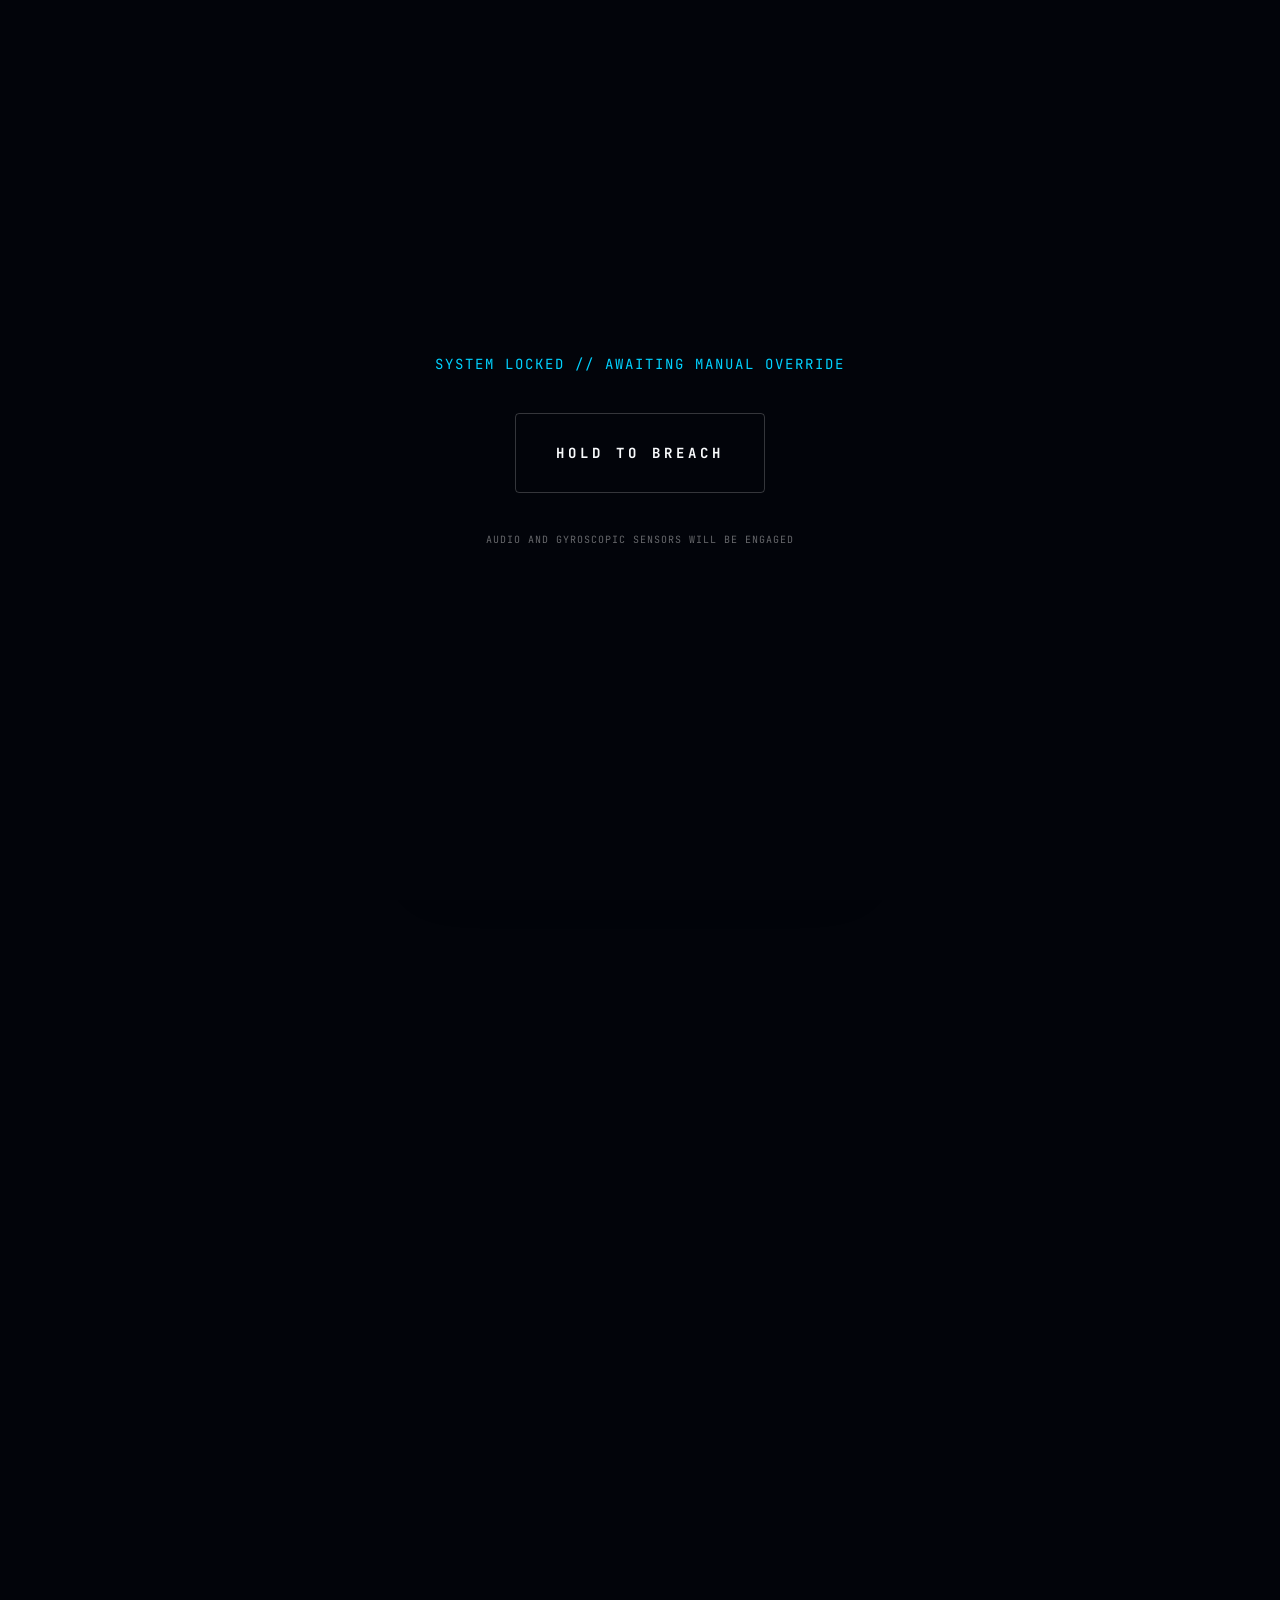
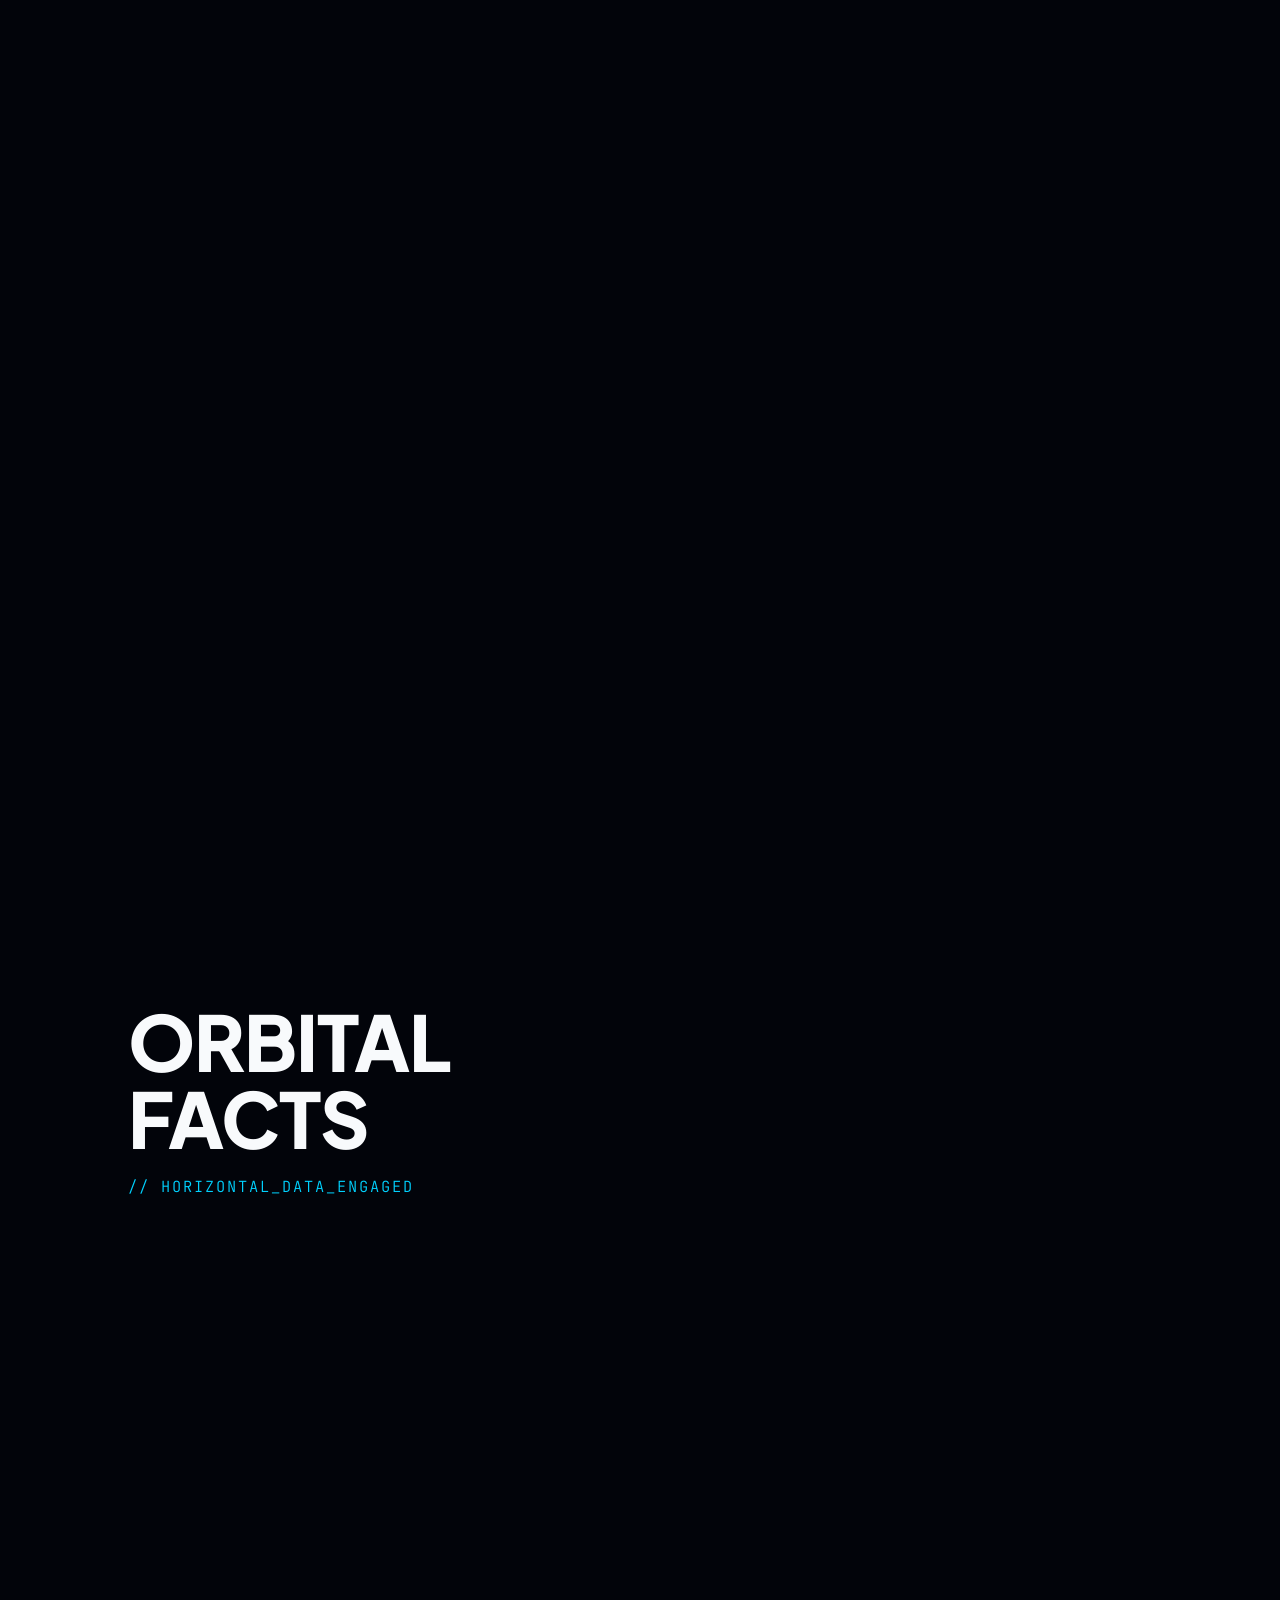
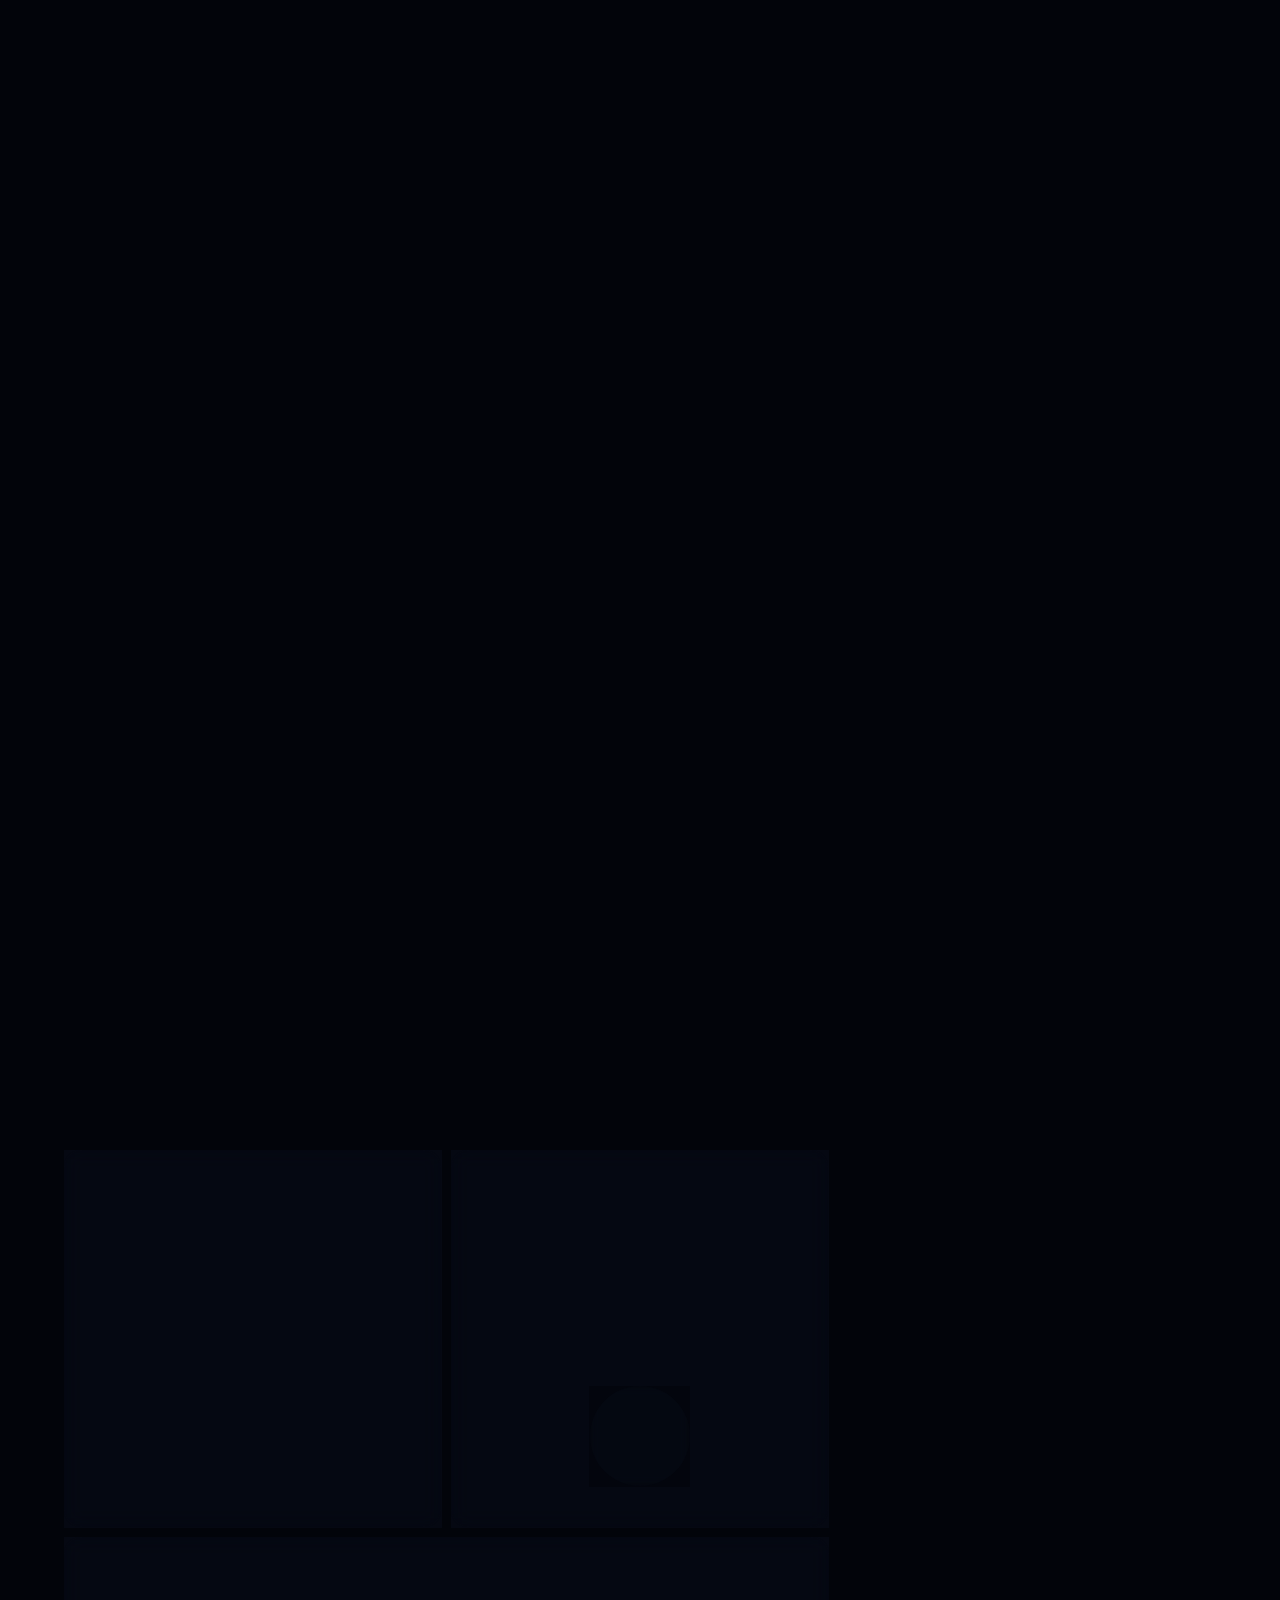
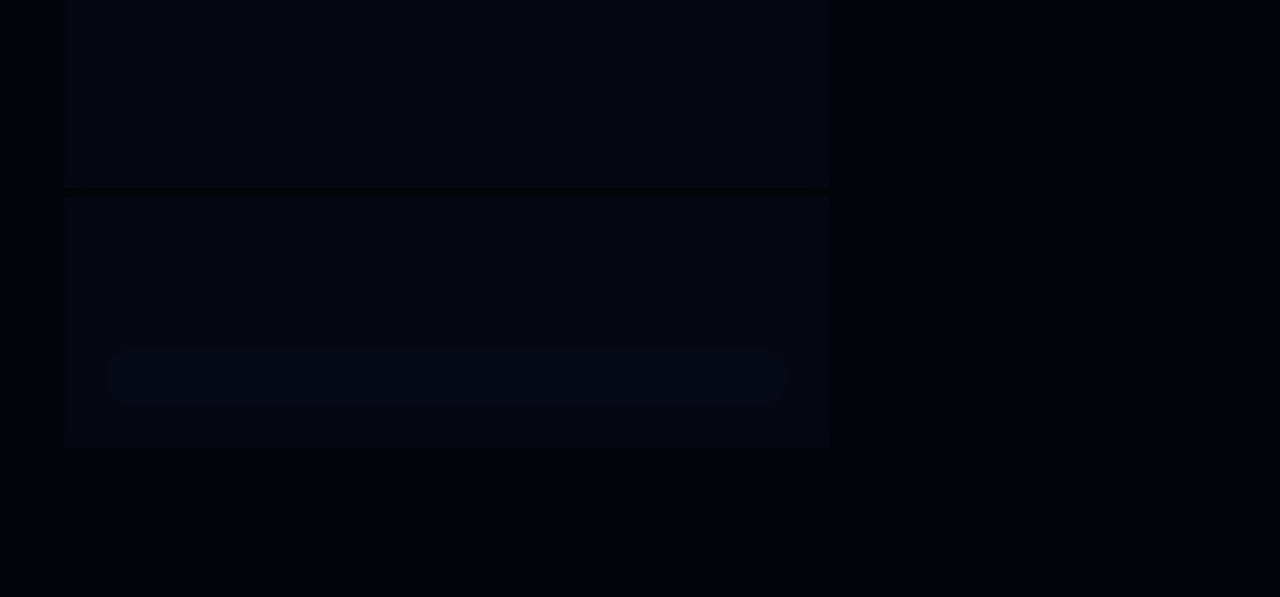
==== commit 8a1875ce: "Add files via upload" ====
--- a/index.html
+++ b/index.html
@@ -1,270 +1,157 @@
-<!DOCTYPE html>
-<html lang="en">
-<head>
-  <meta charset="UTF-8" />
-  <meta name="viewport" content="width=device-width, initial-scale=1.0" />
-  <title>a small gift from B ✦</title>
-  <link rel="preconnect" href="https://fonts.googleapis.com" />
-  <link rel="preconnect" href="https://fonts.gstatic.com" crossorigin />
-  <link href="https://fonts.googleapis.com/css2?family=Cormorant+Garant:ital,wght@0,300;0,600;0,700;1,300;1,600;1,700&family=Syne:wght@400;500;700&display=swap" rel="stylesheet" />
-  <link rel="stylesheet" href="style.css" />
-</head>
-<body>
-
-  <!-- Custom cursor -->
-  <div id="cur"></div>
-  <div id="cur-ring"></div>
-
-  <!-- Aurora background canvas -->
-  <canvas id="aurora"></canvas>
-
-  <!-- Falling petals layer -->
-  <div id="petals"></div>
-
-  <!-- ═══════════════════════════════════════
-       LOCK SCREEN
-  ═══════════════════════════════════════ -->
-  <div id="lock">
-    <div id="lock-slides">
-      <div class="ls on"><img src="images/dasha2.jpg" alt="" loading="lazy" /></div>
-      <div class="ls"><img src="images/dasha1.png" alt="" loading="lazy" /></div>
-      <div class="ls"><img src="Images/dasha3.jpg" alt="" loading="lazy" /></div>
-      <div class="ls"><img src="https://picsum.photos/seed/dasha4/1800/1200" alt="" loading="lazy" /></div>
-      <div class="ls"><img src="Images2/dasha9.jpg" alt="" loading="lazy" /></div>
-    </div>
-
-    <div id="lock-ui">
-      <div class="lock-top">
-        <div class="lock-time" id="lock-time">12:00</div>
-        <div class="lock-date" id="lock-date">Monday, January 1</div>
-        <div class="lock-name" id="lock-name">a small gift from B ✦</div>
-      </div>
-
-      <div class="lock-dots" id="lock-dots"></div>
-
-      <div class="swipe-hint" id="swipe-hint">
-        <div class="swipe-line"></div>
-        <div class="swipe-arrow">↑</div>
-        <div class="swipe-text">tap to open</div>
-      </div>
-    </div>
-  </div>
-
-  <!-- Back to lock button (visible on main page) -->
-  <button id="back-btn">← lock screen</button>
-
-  <!-- ═══════════════════════════════════════
-       MAIN PAGE
-  ═══════════════════════════════════════ -->
-  <div id="main">
-
-    <!-- Top image slider -->
-    <div id="top-slider">
-      <div class="ts on"><img src="Images2/dasha1.jpg" alt="" loading="lazy" /></div>
-      <div class="ts"><img src="Images2/dasha2.jpg" alt="" loading="lazy" /></div>
-      <div class="ts"><img src="Images2/dasha3.jpg" alt="" loading="lazy" /></div>
-      <div class="ts"><img src="Images2/dasha4.jpg" alt="" loading="lazy" /></div>
-      <div class="ts"><img src="Images2/dasha5.jpg" alt="" loading="lazy" /></div>
-      <button class="ts-arrow" id="ts-prev" aria-label="Previous image">&#8249;</button>
-      <button class="ts-arrow" id="ts-next" aria-label="Next image">&#8250;</button>
-      <div id="ts-dots"></div>
-      <div class="ts-label">✦ Trees2b</div>
-    </div>
-
-    <div id="page-body">
-
-      <!-- Hero name -->
-      <div class="hero">
-        <p class="hero-eyebrow">✦ counting down to</p>
-        <div class="hero-name">
-          <span id="hero-name-text">Dasha</span>
-          <span class="hero-name-grad" id="hero-name-grad">Dasha</span>
-        </div>
-      </div>
-
-      <!-- Countdown + vertical photo strip -->
-      <div class="cd-section">
-
-        <!-- Countdown -->
-        <div class="cd-wrap">
-          <p class="cd-eyebrow">days &nbsp;·&nbsp; hours &nbsp;·&nbsp; minutes &nbsp;·&nbsp; seconds</p>
-          <div class="cd-row">
-
-            <div class="cd-block" id="cdb-d">
-              <div class="cd-tooltip" id="tip-d">😴 sleeps</div>
-              <div class="cd-num" id="cd-d">00</div>
-              <div class="cd-unit">days</div>
-            </div>
-
-            <div class="cd-sep">:</div>
-
-            <div class="cd-block" id="cdb-h">
-              <div class="cd-tooltip" id="tip-h">☕ coffees</div>
-              <div class="cd-num" id="cd-h">00</div>
-              <div class="cd-unit">hrs</div>
-            </div>
-
-            <div class="cd-sep">:</div>
-
-            <div class="cd-block" id="cdb-m">
-              <div class="cd-tooltip" id="tip-m">💓 heartbeats</div>
-              <div class="cd-num" id="cd-m">00</div>
-              <div class="cd-unit">min</div>
-            </div>
-
-            <div class="cd-sep">:</div>
-
-            <div class="cd-block" id="cdb-s">
-              <div class="cd-tooltip" id="tip-s">👁 blinks</div>
-              <div class="cd-num" id="cd-s">00</div>
-              <div class="cd-unit">sec</div>
-            </div>
-
-          </div>
-
-          <!-- Heartbeat EKG -->
-          <canvas id="heartbeat" class="heartbeat-canvas"></canvas>
-
-        </div>
-
-      </div>
-
-      <div class="divider"></div>
-
-    </div>
-  </div>
-
-  <!-- ═══════════════════════════════════════
-       GLASS MUSIC PLAYER (bottom-left)
-  ═══════════════════════════════════════ -->
-  <div id="player">
-    <div class="pl-track">
-      <div class="pl-art" id="pl-art">🎵</div>
-      <div class="pl-info">
-        <div class="pl-title"  id="pl-title">Golden Hour</div>
-        <div class="pl-artist" id="pl-artist">Lo-fi Chill</div>
-      </div>
-      <button class="pl-expand" id="btn-expand" aria-label="Full screen player">⤢</button>
-    </div>
-    <div class="pl-progress" id="pl-progress">
-      <div class="pl-bar" id="pl-bar"></div>
-    </div>
-    <div class="pl-times">
-      <span class="pl-time" id="pl-cur">0:00</span>
-      <span class="pl-time" id="pl-dur">0:00</span>
-    </div>
-    <div class="pl-controls">
-      <button class="pl-btn" id="btn-prev" aria-label="Previous">&#9664;&#9664;</button>
-      <button class="pl-btn play" id="btn-play" aria-label="Play/Pause">&#9654;</button>
-      <button class="pl-btn" id="btn-next" aria-label="Next">&#9654;&#9654;</button>
-    </div>
-    <div class="pl-vol">
-      <span class="pl-vol-icon">🔈</span>
-      <input class="pl-vol-slider" type="range" min="0" max="1" step="0.01" value="0.7" id="vol-slider" aria-label="Volume" />
-    </div>
-  </div>
-
-  <!-- ═══════════════════════════════════════
-       FULLSCREEN MUSIC PLAYER
-  ═══════════════════════════════════════ -->
-  <div id="player-fs" aria-label="Fullscreen music player">
-    <div class="fs-bg" id="fs-bg"></div>
-    <div class="fs-inner">
-      <button class="fs-shrink" id="btn-shrink" aria-label="Minimise player">⌃ minimise</button>
-
-      <div class="fs-disc" id="fs-disc">🎵</div>
-
-      <div class="fs-meta">
-        <div class="fs-title"  id="fs-title">Golden Hour</div>
-        <div class="fs-artist" id="fs-artist">Lo-fi Chill</div>
-      </div>
-
-      <div class="fs-progress-wrap">
-        <div class="fs-progress" id="fs-progress">
-          <div class="fs-bar" id="fs-bar"></div>
-        </div>
-        <div class="fs-times">
-          <span id="fs-cur">0:00</span>
-          <span id="fs-dur">0:00</span>
-        </div>
-      </div>
-
-      <div class="fs-controls">
-        <button class="fs-btn" id="fs-prev" aria-label="Previous">&#9664;&#9664;</button>
-        <button class="fs-btn fs-play" id="fs-play" aria-label="Play/Pause">&#9654;</button>
-        <button class="fs-btn" id="fs-next" aria-label="Next">&#9654;&#9654;</button>
-      </div>
-
-      <div class="fs-vol">
-        <span class="fs-vol-icon">🔈</span>
-        <input class="fs-vol-slider" type="range" min="0" max="1" step="0.01" value="0.7" id="fs-vol-slider" aria-label="Volume" />
-        <span class="fs-vol-icon">🔊</span>
-      </div>
-    </div>
-  </div>
-
-  <!-- Toast notification -->
-  <div id="toast" role="status" aria-live="polite"></div>
-
-  <!-- ═══════════════════════════════════════
-       BIRTHDAY CELEBRATION OVERLAY
-  ═══════════════════════════════════════ -->
-  <div id="celeb" role="dialog" aria-label="Birthday celebration">
-    <canvas id="celeb-cv"></canvas>
-    <div class="celeb-inner">
-      <span class="celeb-tag">✦ the moment is finally here ✦</span>
-      <span class="celeb-name" id="celeb-name">Dasha</span>
-      <span class="celeb-sub">Happy Birthday</span>
-
-      <!-- Happy Birthday Dasha ticker -->
-      <div class="orbit-belt">
-        <div class="orbit-track">
-          <span class="orbit-item">Happy Birthday Dasha</span><span class="orbit-sep">✦</span>
-          <span class="orbit-item">Happy Birthday Dasha</span><span class="orbit-sep">✦</span>
-          <span class="orbit-item">Happy Birthday Dasha</span><span class="orbit-sep">✦</span>
-          <span class="orbit-item">Happy Birthday Dasha</span><span class="orbit-sep">✦</span>
-          <span class="orbit-item">Happy Birthday Dasha</span><span class="orbit-sep">✦</span>
-          <span class="orbit-item">Happy Birthday Dasha</span><span class="orbit-sep">✦</span>
-          <!-- duplicate -->
-          <span class="orbit-item">Happy Birthday Dasha</span><span class="orbit-sep">✦</span>
-          <span class="orbit-item">Happy Birthday Dasha</span><span class="orbit-sep">✦</span>
-          <span class="orbit-item">Happy Birthday Dasha</span><span class="orbit-sep">✦</span>
-          <span class="orbit-item">Happy Birthday Dasha</span><span class="orbit-sep">✦</span>
-          <span class="orbit-item">Happy Birthday Dasha</span><span class="orbit-sep">✦</span>
-          <span class="orbit-item">Happy Birthday Dasha</span><span class="orbit-sep">✦</span>
-        </div>
-      </div>
-
-      <!-- Image slider -->
-      <div class="ad-strip-wrap">
-        <div class="ad-strip">
-          <div class="ad-track" id="celeb-ad-track">
-            <div class="ad-img"><img src="Images2/dasha1.jpg" alt="" loading="lazy"></div>
-            <div class="ad-img"><img src="Images2/dasha2.jpg" alt="" loading="lazy"></div>
-            <div class="ad-img"><img src="Images2/dasha3.jpg" alt="" loading="lazy"></div>
-            <div class="ad-img"><img src="Images2/dasha4.jpg" alt="" loading="lazy"></div>
-            <div class="ad-img"><img src="Images2/dasha1.jpg" alt="" loading="lazy"></div>
-            <div class="ad-img"><img src="Images2/dasha2.jpg" alt="" loading="lazy"></div>
-            <div class="ad-img"><img src="Images2/dasha3.jpg" alt="" loading="lazy"></div>
-            <div class="ad-img"><img src="Images2/dasha4.jpg" alt="" loading="lazy"></div>
-          </div>
-        </div>
-      </div>
-
-      <div class="celeb-hb-msg">Happy Birthday, D 🎂</div>
-
-      <div class="celeb-now-playing">
-        <div class="cnp-dot"></div>
-        <span class="cnp-text">now playing</span>
-        <span class="cnp-song">Happy Birthday — Mike Tyson</span>
-      </div>
-      <br />
-      <button class="celeb-close" id="btn-close-celeb">thank you ✦</button>
-    </div>
-  </div>
-
-  <!-- app.js — YouTube iframe is injected dynamically at celebration time -->
-  <script src="app.js"></script>
-
-</body>
-</html>
+<!DOCTYPE html>
+<html lang="en">
+<head>
+    <meta charset="UTF-8">
+    <meta name="viewport" content="width=device-width, initial-scale=1.0">
+    <title>Trees2b | Orbital System</title>
+    
+    <link href="https://fonts.googleapis.com/css2?family=Plus+Jakarta+Sans:wght@300;400;700;800&family=JetBrains+Mono:wght@300;400;700&display=swap" rel="stylesheet">
+    <script src="https://unpkg.com/lenis@1.1.13/dist/lenis.min.js"></script> 
+    <script src="https://cdnjs.cloudflare.com/ajax/libs/gsap/3.12.2/gsap.min.js"></script>
+    <script src="https://cdnjs.cloudflare.com/ajax/libs/gsap/3.12.2/ScrollTrigger.min.js"></script>
+    
+    <link rel="stylesheet" href="style.css">
+</head>
+<body>
+
+    <div id="boot-screen">
+        <div class="boot-ui">
+            <div class="boot-status blink">SYSTEM LOCKED // AWAITING MANUAL OVERRIDE</div>
+            <div class="breach-btn" id="breach-trigger">
+                <div class="breach-text">HOLD TO BREACH</div>
+                <div class="breach-progress" id="breach-fill"></div>
+            </div>
+            <div class="boot-warning">AUDIO AND GYROSCOPIC SENSORS WILL BE ENGAGED</div>
+        </div>
+    </div>
+
+    <div id="flash-overlay"></div>
+
+    <canvas id="cosmos-canvas"></canvas>
+
+    <div id="target-cursor"></div>
+    <div id="target-dot"></div>
+
+    <audio id="player" loop crossorigin="anonymous">
+        <source src="https://www.soundhelix.com/examples/mp3/SoundHelix-Song-1.mp3" type="audio/mpeg">
+    </audio>
+
+    <div class="floating-dock">
+        <a href="#hero-trigger" class="dock-item magnetic" data-strength="40">CORE</a>
+        <div class="dock-separator"></div>
+        <a href="#film-trigger" class="dock-item magnetic" data-strength="40">FACTS</a>
+        <div class="dock-separator"></div>
+        <a href="#dash-trigger" class="dock-item magnetic" data-strength="40">TELEMETRY</a>
+    </div>
+
+    <div class="sys-overlay">
+        <div class="brand">TREES2B <span>[SYS_ONLINE]</span></div>
+        <div class="clock" id="live-clock">00:00:00</div>
+    </div>
+
+    <section class="hero-section" id="hero-trigger">
+        <div class="hero-sticky">
+            <h1 class="zoom-name" id="zoom-target">TREES2B</h1>
+            <div class="hero-ui">
+                <p>INITIATE DESCENT SEQUENCE</p>
+                <div class="scroll-line"></div>
+            </div>
+        </div>
+    </section>
+
+    <section class="film-section" id="film-trigger">
+        <div class="film-sticky">
+            <div class="film-track" id="film-track">
+                
+                <div class="film-frame title-frame">
+                    <h2>ORBITAL<br>FACTS</h2>
+                    <p>// HORIZONTAL_DATA_ENGAGED</p>
+                </div>
+
+                <div class="film-frame">
+                    <div class="video-card gravity-well">
+                        <div class="parallax-img">
+                            <img src="https://images.unsplash.com/photo-1462331940025-496dfbfc7564?auto=format&w=1200" alt="Deep Space Phenomenon">
+                        </div>
+                        <div class="frame-ui">
+                            <div class="fact-block">
+                                <h3>OUMUAMUA</h3>
+                                <p class="fact-text">The first known interstellar object detected passing through the Solar System. Its extreme elongation suggests it may be a fractured shard of a destroyed planet.</p>
+                            </div>
+                            <span class="tag">SECTOR // 01</span>
+                        </div>
+                    </div>
+                </div>
+
+                <div class="film-frame">
+                    <div class="video-card gravity-well">
+                        <div class="parallax-img">
+                            <img src="https://images.unsplash.com/photo-1464802686167-b939a6910659?auto=format&w=1200" alt="Cosmic Void">
+                        </div>
+                        <div class="frame-ui">
+                            <div class="fact-block">
+                                <h3>THE BOÖTES VOID</h3>
+                                <p class="fact-text">A spherical region of space 330 million light-years in diameter that contains almost zero galaxies. If the Milky Way were in its center, we wouldn't have known other galaxies existed until the 1960s.</p>
+                            </div>
+                            <span class="tag">SECTOR // 02</span>
+                        </div>
+                    </div>
+                </div>
+
+                <div class="film-frame">
+                    <div class="video-card gravity-well">
+                        <div class="parallax-img">
+                            <img src="https://images.unsplash.com/photo-1451187580459-43490279c0fa?auto=format&w=1200" alt="Orbital View">
+                        </div>
+                        <div class="frame-ui">
+                            <div class="fact-block">
+                                <h3>NEUTRON DECAY</h3>
+                                <p class="fact-text">The core of a neutron star is so dense that a single teaspoon of its material would weigh 6 billion tons on Earth. The gravity bends light so severely you can see the back of the star from the front.</p>
+                            </div>
+                            <span class="tag">SECTOR // 03</span>
+                        </div>
+                    </div>
+                </div>
+
+            </div>
+        </div>
+    </section>
+
+    <section class="dashboard-section" id="dash-trigger">
+        <div class="dash-grid">
+            
+            <div class="dash-module module-map tilt-card">
+                <div class="module-header">STARMAP_LOCATOR</div>
+                <h2 class="impact-title">CYPRUS</h2>
+                <div class="coord-display">LAT 35.1149 / LNG 33.9396</div>
+                <div class="radar-wrapper"><canvas id="radar-canvas"></canvas></div>
+            </div>
+
+            <div class="dash-module module-audio tilt-card">
+                <div class="module-header">RESONANCE_FREQ</div>
+                <div class="audio-visualizer"><canvas id="visualizer-canvas"></canvas></div>
+                <div class="action-btn magnetic" id="audio-toggle" data-strength="50">SYNC</div>
+            </div>
+
+            <div class="dash-module module-terminal tilt-card wide-module">
+                <div class="module-header">SYSTEM_LOG // KEYLOGGER ACTIVE</div>
+                <div class="terminal-output" id="hacker-terminal">
+                    > ORBITAL CONNECTION STABLE...<br>
+                    > HIDDEN PROTOCOLS: [RESUME] [ACCESS] [CONTACT]
+                </div>
+            </div>
+
+            <div class="dash-module module-blog tilt-card wide-module">
+                <div class="module-header blink">ENVIRONMENT_CONTROL // UNLOCKED</div>
+                <h2 class="impact-title" style="margin-top: 10px; margin-bottom: 20px;">PHASE SHIFT</h2>
+                <button id="theme-toggle-btn" class="action-btn brutal-btn magnetic" data-strength="40" style="width: 100%;">
+                    ENGAGE ALTERNATE PROTOCOL
+                </button>
+            </div>
+
+        </div>
+    </section>
+
+    <script src="app.js"></script>
+</body>
+</html>
